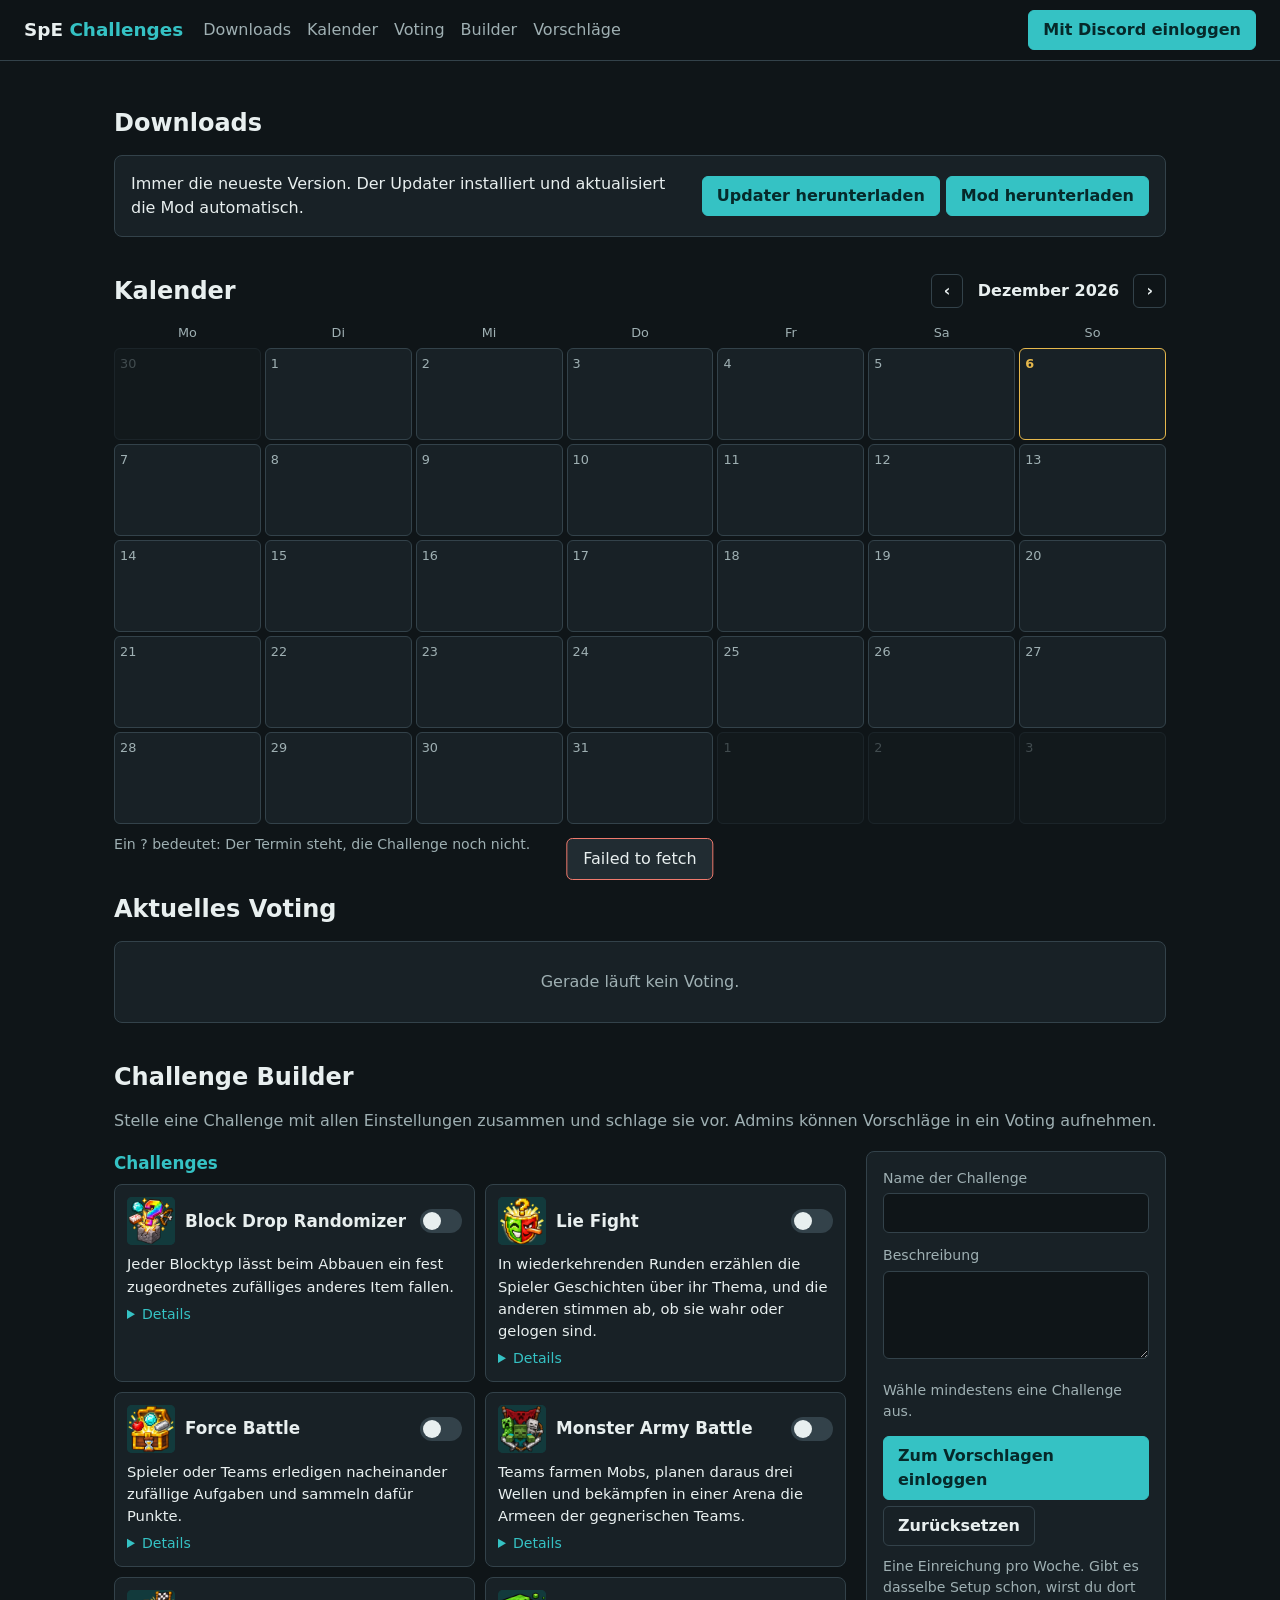
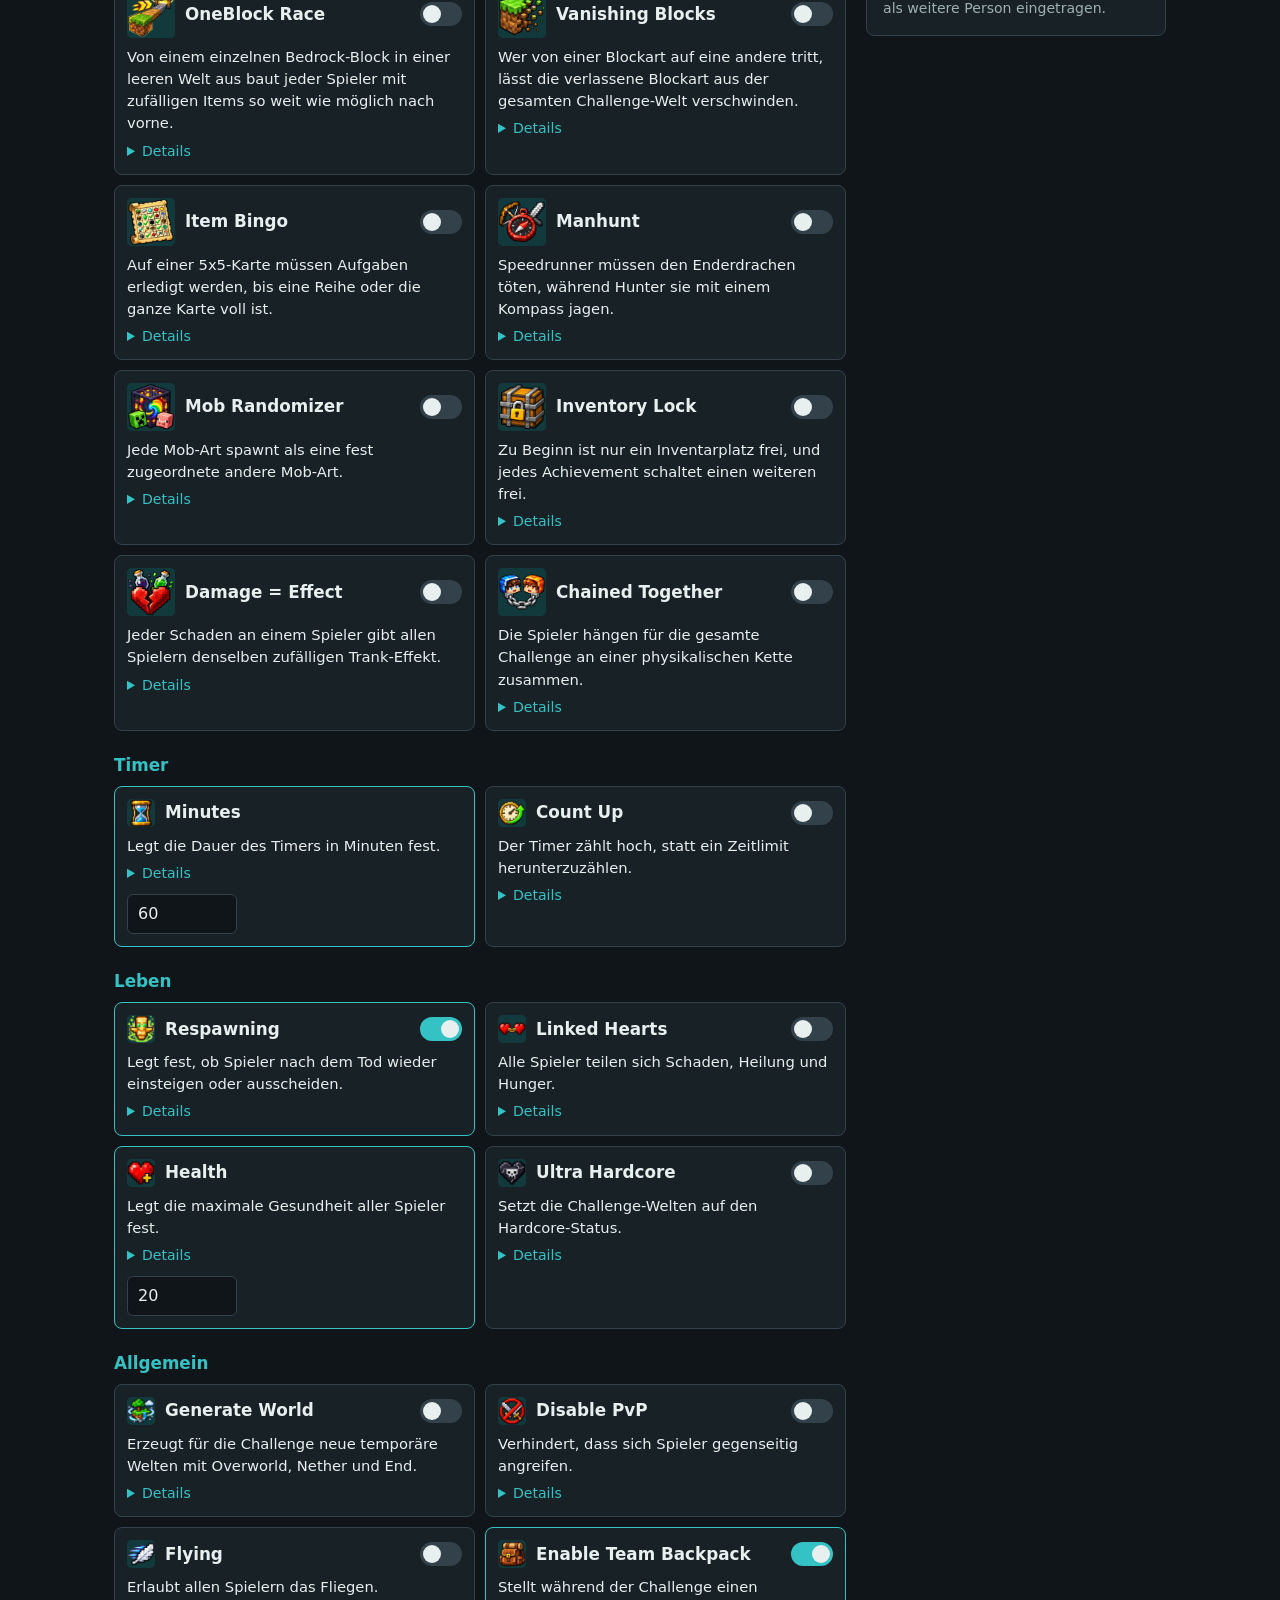
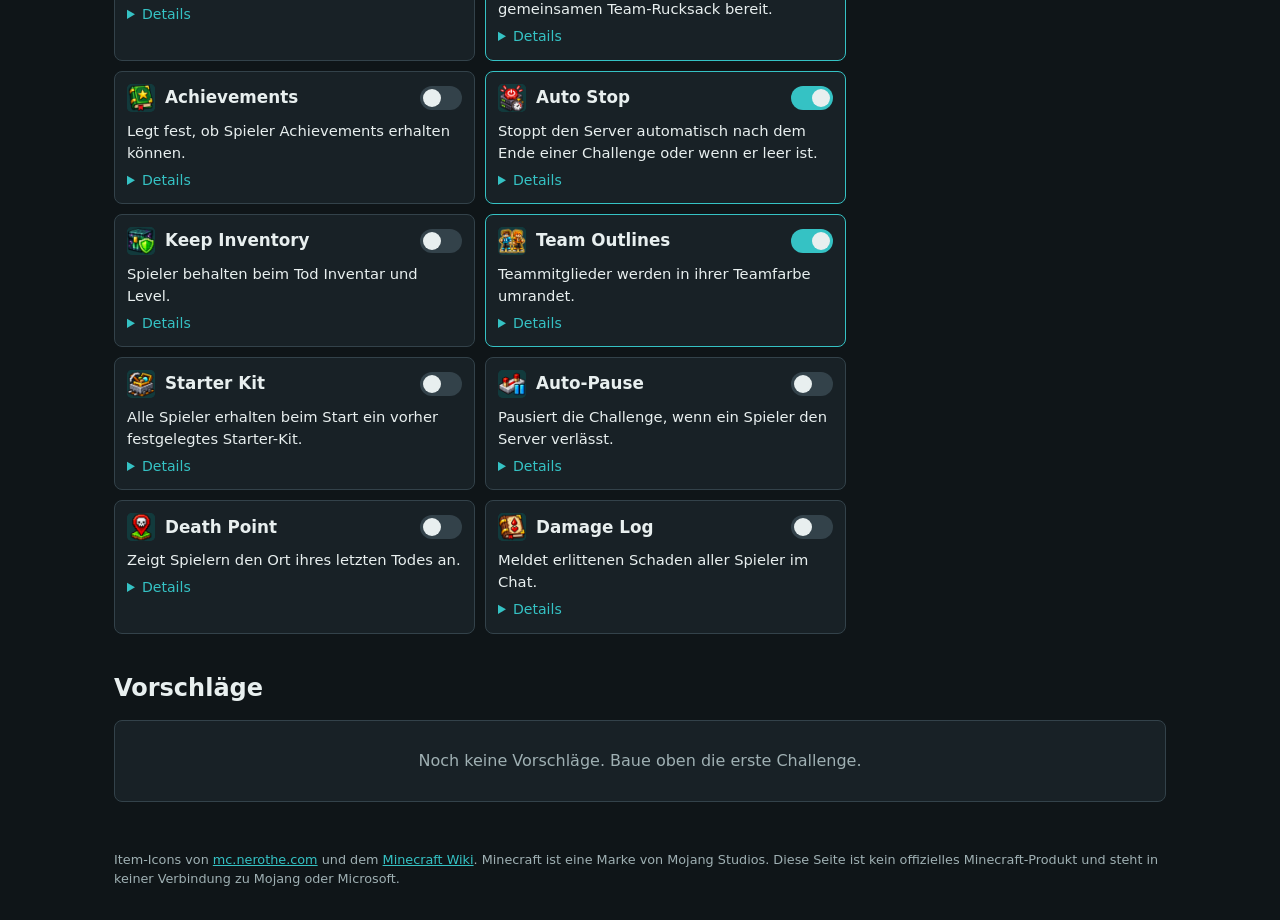
==== site/index.html @ e37860e1 "Added a creative style item search and moved the downloads to the top" ====
<!doctype html>
<html lang="de">
<head>
  <meta charset="utf-8">
  <meta name="viewport" content="width=device-width, initial-scale=1">
  <title>SpE Challenges</title>
  <meta name="description" content="Kalender, Voting und Challenge Builder für SpE Challenges">
  <link rel="stylesheet" href="style.css?v=__BUILD__">
</head>
<body>
  <header class="top">
    <a class="brand" href="./">SpE <span>Challenges</span></a>
    <nav>
      <a href="#downloads">Downloads</a>
      <a href="#kalender">Kalender</a>
      <a href="#voting">Voting</a>
      <a href="#builder">Builder</a>
      <a href="#vorschlaege">Vorschläge</a>
      <a href="#admin" id="nav-admin" hidden>Admin</a>
    </nav>
    <div id="account"></div>
  </header>

  <main>
    <section id="downloads" aria-labelledby="h-downloads">
      <div class="section-head"><h2 id="h-downloads">Downloads</h2></div>
      <div class="panel row">
        <p class="grow" style="margin:0">Immer die neueste Version<span id="latest-version"></span>. Der Updater installiert und aktualisiert die Mod automatisch.</p>
        <div class="row-actions">
          <a class="button" href="download/updater/">Updater herunterladen</a>
          <a class="button" href="download/mod/">Mod herunterladen</a>
        </div>
      </div>
    </section>

    <section id="kalender" aria-labelledby="h-kalender">
      <div class="section-head">
        <h2 id="h-kalender">Kalender</h2>
        <div class="month-nav">
          <button class="ghost" id="prev-month" aria-label="Vorheriger Monat">‹</button>
          <strong id="month-label"></strong>
          <button class="ghost" id="next-month" aria-label="Nächster Monat">›</button>
        </div>
      </div>
      <div id="calendar"></div>
      <p class="hint" id="calendar-hint"></p>
    </section>

    <section id="voting" aria-labelledby="h-voting">
      <div class="section-head"><h2 id="h-voting">Aktuelles Voting</h2></div>
      <div id="voting-body"></div>
    </section>

    <section id="builder" aria-labelledby="h-builder">
      <div class="section-head"><h2 id="h-builder">Challenge Builder</h2></div>
      <p class="lead">Stelle eine Challenge mit allen Einstellungen zusammen und schlage sie vor. Admins können Vorschläge in ein Voting aufnehmen.</p>
      <div id="builder-body"></div>
    </section>

    <section id="vorschlaege" aria-labelledby="h-proposals">
      <div class="section-head"><h2 id="h-proposals">Vorschläge</h2></div>
      <div id="proposals-body"></div>
    </section>

    <section id="admin" aria-labelledby="h-admin" hidden>
      <div class="section-head"><h2 id="h-admin">Admin</h2></div>
      <div id="admin-body"></div>
    </section>
  </main>

  <footer class="credits">Item-Icons von <a href="https://mc.nerothe.com/" rel="noopener">mc.nerothe.com</a> und dem <a href="https://minecraft.wiki/" rel="noopener">Minecraft Wiki</a>. Minecraft ist eine Marke von Mojang Studios. Diese Seite ist kein offizielles Minecraft-Produkt und steht in keiner Verbindung zu Mojang oder Microsoft.</footer>

  <dialog id="dialog"></dialog>
  <div id="toast" role="status" aria-live="polite"></div>
  <script src="config.js?v=__BUILD__"></script>
  <script src="app.js?v=__BUILD__"></script>
</body>
</html>
---- site/style.css ----
:root {
  color-scheme: dark;
  --bg: #0f1518;
  --panel: #182126;
  --panel-2: #212c32;
  --line: #33424a;
  --text: #e8efef;
  --muted: #9fb0b3;
  --accent: #35c2c4;
  --accent-ink: #06292a;
  --gold: #e6b84c;
  --danger: #ef7a6d;
  --radius: 8px;
}

* { box-sizing: border-box; }
html { scroll-behavior: smooth; scroll-padding-top: 76px; }
body { margin: 0; background: var(--bg); color: var(--text); font: 16px/1.5 system-ui, "Segoe UI", sans-serif; }
[hidden] { display: none !important; }
h2 { font-size: 1.5rem; margin: 0; }
h3 { font-size: 1.05rem; margin: 0; }
a { color: var(--accent); }

.top {
  position: sticky; top: 0; z-index: 10; display: flex; align-items: center; gap: 20px;
  padding: 10px 24px; background: rgba(15, 21, 24, .94); border-bottom: 1px solid var(--line);
}
.brand { font-weight: 800; font-size: 1.15rem; color: var(--text); text-decoration: none; white-space: nowrap; }
.brand span { color: var(--accent); }
.top nav { display: flex; gap: 16px; flex: 1; overflow-x: auto; }
.top nav a { color: var(--muted); text-decoration: none; white-space: nowrap; }
.top nav a:hover { color: var(--text); }
#account { display: flex; align-items: center; gap: 10px; white-space: nowrap; }
#account img { width: 32px; height: 32px; border-radius: 50%; }

.credits { max-width: 1100px; margin: 0 auto; padding: 0 24px 32px; color: var(--muted); font-size: .8rem; }
main { max-width: 1100px; margin: 0 auto; padding: 8px 24px 48px; }
section { padding-top: 36px; }
.section-head { display: flex; justify-content: space-between; align-items: center; gap: 12px; margin-bottom: 14px; flex-wrap: wrap; }
.lead { color: var(--muted); margin: 0 0 18px; }
.hint { color: var(--muted); font-size: .88rem; margin: 10px 0 0; }

button, .button {
  font: inherit; font-weight: 600; border: 1px solid var(--accent); background: var(--accent); color: var(--accent-ink);
  border-radius: 6px; padding: 7px 14px; cursor: pointer; text-decoration: none; display: inline-block;
}
button:hover, .button:hover { filter: brightness(1.1); }
button:disabled { opacity: .45; cursor: not-allowed; }
button.ghost { background: transparent; color: var(--text); border-color: var(--line); }
button.danger { background: transparent; color: var(--danger); border-color: var(--danger); }
:focus-visible { outline: 2px solid var(--gold); outline-offset: 2px; }

input[type=text], input[type=number], input[type=date], textarea, select {
  font: inherit; color: var(--text); background: var(--bg); border: 1px solid var(--line); border-radius: 6px; padding: 7px 10px; width: 100%;
}
label.field { display: block; margin-bottom: 12px; }
label.field > span { display: block; color: var(--muted); font-size: .88rem; margin-bottom: 4px; }

.panel { background: var(--panel); border: 1px solid var(--line); border-radius: var(--radius); padding: 16px; }
.empty { color: var(--muted); text-align: center; padding: 28px 16px; }

.month-nav { display: flex; align-items: center; gap: 10px; }
.month-nav strong { min-width: 150px; text-align: center; }
.month-nav button { padding: 4px 12px; }
.cal { display: grid; grid-template-columns: repeat(7, minmax(0, 1fr)); gap: 4px; }
.cal-head { color: var(--muted); font-size: .8rem; text-align: center; padding-bottom: 2px; }
.day {
  min-height: 92px; background: var(--panel); border: 1px solid var(--line); border-radius: 6px; padding: 5px;
  display: flex; flex-direction: column; gap: 4px; color: var(--text); font-weight: 400; text-align: left; align-items: stretch; justify-content: flex-start;
}
button.day:hover { border-color: var(--accent); filter: none; }
.day.other { opacity: .35; }
.day.today { border-color: var(--gold); }
.day-num { font-size: .8rem; color: var(--muted); }
.day.today .day-num { color: var(--gold); font-weight: 700; }
.day-event { display: block; background: var(--panel-2); border: 1px solid transparent; color: var(--text); padding: 3px; border-radius: 5px; font-weight: 400; text-align: left; width: 100%; }
.day-event:hover { border-color: var(--accent); filter: none; }
.day-icons { display: flex; flex-wrap: wrap; gap: 2px; }
.day-title { display: block; font-size: .72rem; line-height: 1.2; overflow: hidden; white-space: nowrap; text-overflow: ellipsis; }

.ico {
  --s: 28px; width: var(--s); height: var(--s); flex: none; position: relative; display: inline-flex; align-items: center; justify-content: center;
  background: #123a3c; color: var(--accent); border-radius: 5px; font-weight: 800; font-size: calc(var(--s) * .5); overflow: hidden;
}
.ico img { position: absolute; inset: 0; width: 100%; height: 100%; object-fit: contain; background: #123a3c; }
.ico.unknown { background: #3e3213; color: var(--gold); }
.ico.big { --s: 48px; }

.options { display: grid; gap: 10px; }
.option { position: relative; display: grid; grid-template-columns: 1fr auto; gap: 8px 14px; align-items: center; }
.option.mine { border-color: var(--accent); }
.option.won { border-color: var(--gold); }
.option-title { display: flex; gap: 8px; align-items: center; flex-wrap: wrap; }
.meta { color: var(--muted); font-size: .88rem; }
.bar { grid-column: 1 / -1; display: flex; align-items: center; gap: 10px; font-size: .88rem; color: var(--muted); }
.bar-track { flex: 1; height: 8px; background: var(--bg); border-radius: 4px; overflow: hidden; }
.bar-fill { height: 100%; background: var(--accent); }
.tags { display: flex; flex-wrap: wrap; gap: 5px; margin-top: 6px; }
.tag { background: var(--panel-2); border-radius: 4px; padding: 1px 7px; font-size: .8rem; color: var(--muted); }

.builder { display: grid; grid-template-columns: minmax(0, 1fr) 300px; gap: 20px; align-items: start; }
.summary { position: sticky; top: 76px; }
.group-title { margin: 22px 0 8px; color: var(--accent); }
.group-title:first-child { margin-top: 0; }
.cards { display: grid; grid-template-columns: repeat(auto-fill, minmax(290px, 1fr)); gap: 10px; }
.card { background: var(--panel); border: 1px solid var(--line); border-radius: var(--radius); padding: 12px; }
.card.on { border-color: var(--accent); }
.card.blocked { opacity: .55; }
.card-head { display: flex; align-items: center; gap: 10px; }
.card-head h3 { flex: 1; }
.card p { margin: 8px 0 0; font-size: .92rem; }
.card details { margin-top: 6px; font-size: .88rem; color: var(--muted); }
.card summary { cursor: pointer; color: var(--accent); }
.card details ul { padding-left: 18px; margin: 6px 0 0; }
.card.wide { grid-column: 1 / -1; }
.submenu { margin-top: 12px; padding-top: 12px; border-top: 1px solid var(--line); }
.submenu .card { background: var(--panel-2); }
.kit { display: grid; grid-template-columns: repeat(9, minmax(0, 44px)); gap: 3px; }
.slot { position: relative; aspect-ratio: 1; padding: 0; background: var(--bg); border: 1px solid var(--line); color: var(--text); font-size: .8rem; }
.slot:hover { border-color: var(--accent); filter: none; }
.slot.filled { background: #123a3c; border-color: var(--accent); }
.slot small { position: absolute; right: 2px; bottom: 0; font-size: .68rem; }
.slot i { position: absolute; left: 3px; top: 3px; width: 5px; height: 5px; border-radius: 50%; background: var(--gold); }
.slot img, .pick img { position: absolute; inset: 3px; width: calc(100% - 6px); height: calc(100% - 6px); object-fit: contain; image-rendering: pixelated; background: inherit; }
.slot small { z-index: 1; text-shadow: 1px 1px 0 #000; font-weight: 700; }
.slot i { z-index: 1; }
.picked { display: flex; align-items: center; gap: 10px; min-height: 44px; margin-bottom: 10px; }
.picked .slot { width: 44px; height: 44px; display: inline-flex; align-items: center; justify-content: center; border-radius: 6px; flex: none; }
.picker { display: grid; grid-template-columns: repeat(auto-fill, minmax(42px, 1fr)); gap: 3px; height: 220px; overflow-y: auto; margin-top: 8px; padding: 4px; background: var(--bg); border: 1px solid var(--line); border-radius: 6px; align-content: start; }
.pick { position: relative; aspect-ratio: 1; padding: 0; background: var(--panel-2); border: 1px solid transparent; color: var(--muted); font-size: .7rem; }
.pick:hover { border-color: var(--accent); filter: none; }
.pick.selected { border-color: var(--gold); background: #123a3c; }
.warn { color: var(--gold); font-size: .85rem; margin-top: 6px; }
.controls { margin-top: 10px; display: flex; gap: 10px; align-items: center; }
.controls input[type=number] { width: 110px; }

.switch { position: relative; width: 42px; height: 24px; flex: none; }
.switch input { position: absolute; inset: 0; width: 100%; height: 100%; margin: 0; opacity: 0; cursor: pointer; }
.switch span { position: absolute; inset: 0; background: var(--line); border-radius: 12px; pointer-events: none; transition: background .12s; }
.switch span::after { content: ""; position: absolute; left: 3px; top: 3px; width: 18px; height: 18px; border-radius: 50%; background: var(--text); transition: transform .12s; }
.switch input:checked + span { background: var(--accent); }
.switch input:checked + span::after { transform: translateX(18px); }
.switch input:disabled { cursor: not-allowed; }
.switch input:focus-visible + span { outline: 2px solid var(--gold); outline-offset: 2px; }

.row-list { display: grid; gap: 8px; }
.row { display: flex; align-items: center; gap: 10px; flex-wrap: wrap; }
.row .grow { flex: 1; min-width: 180px; }
.row-actions { display: flex; gap: 6px; flex-wrap: wrap; }
.admin-grid { display: grid; grid-template-columns: repeat(auto-fit, minmax(320px, 1fr)); gap: 16px; align-items: start; }
.check { display: flex; gap: 8px; align-items: center; padding: 3px 0; }

dialog { background: var(--panel); color: var(--text); border: 1px solid var(--line); border-radius: var(--radius); width: min(460px, calc(100vw - 32px)); padding: 18px; }
dialog::backdrop { background: rgba(0, 0, 0, .6); }
dialog h3 { margin-bottom: 12px; }
.dialog-actions { display: flex; gap: 8px; justify-content: flex-end; flex-wrap: wrap; margin-top: 12px; }
#toast { position: fixed; bottom: 20px; left: 50%; transform: translateX(-50%); background: var(--panel-2); border: 1px solid var(--accent); padding: 8px 16px; border-radius: 6px; opacity: 0; pointer-events: none; transition: opacity .15s; max-width: calc(100vw - 32px); z-index: 30; }
#toast.show { opacity: 1; }
#toast.error { border-color: var(--danger); }

@media (max-width: 800px) {
  .top { flex-wrap: wrap; padding: 10px 16px; gap: 8px 14px; }
  .top nav { order: 3; flex-basis: 100%; }
  #account { margin-left: auto; }
  main { padding: 4px 16px 70px; }
  html { scroll-padding-top: 100px; }
  .builder { grid-template-columns: minmax(0, 1fr); }
  .summary { position: static; }
  .day { min-height: 68px; padding: 3px; }
  .ico { --s: 22px; }
  .ico.big { --s: 40px; }
  .day-title { display: none; }
  .cards { grid-template-columns: minmax(0, 1fr); }
  .admin-grid { grid-template-columns: minmax(0, 1fr); }
}

@media (prefers-reduced-motion: reduce) {
  html { scroll-behavior: auto; }
  * { transition: none !important; }
}
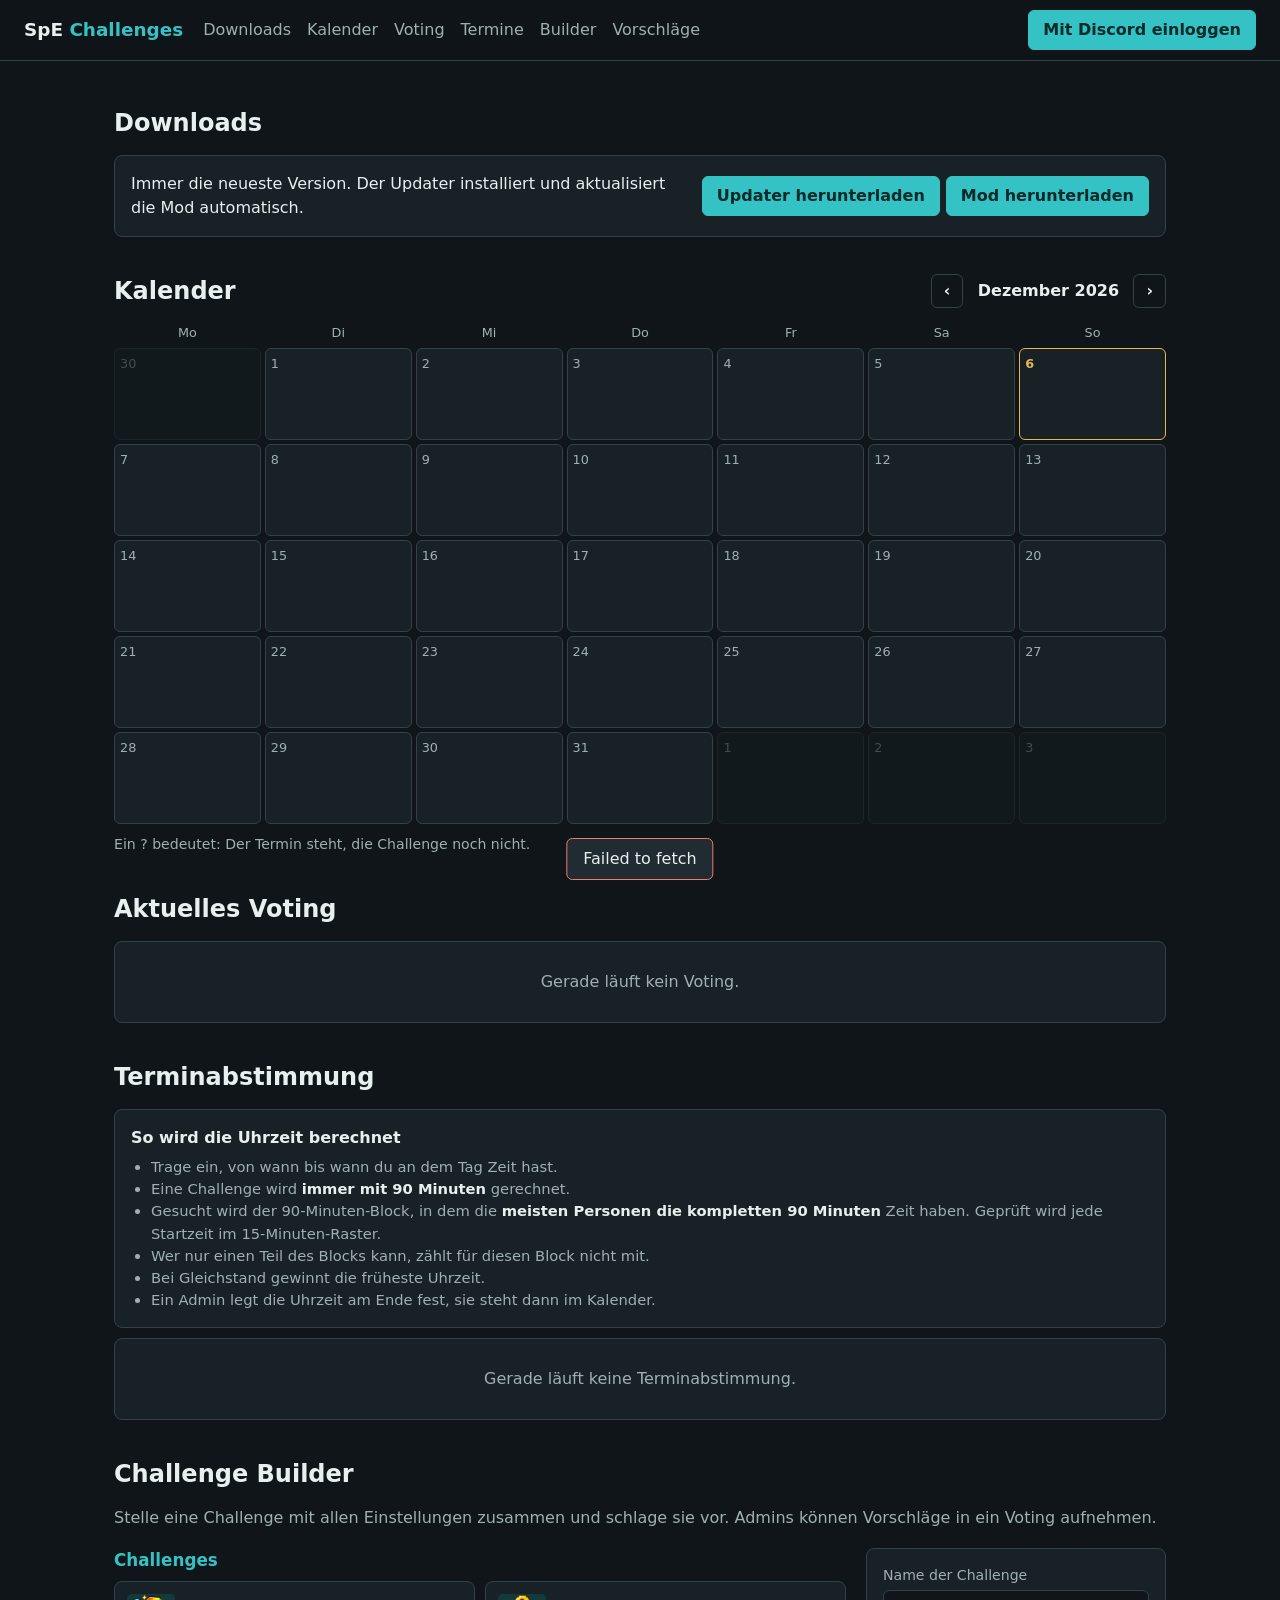
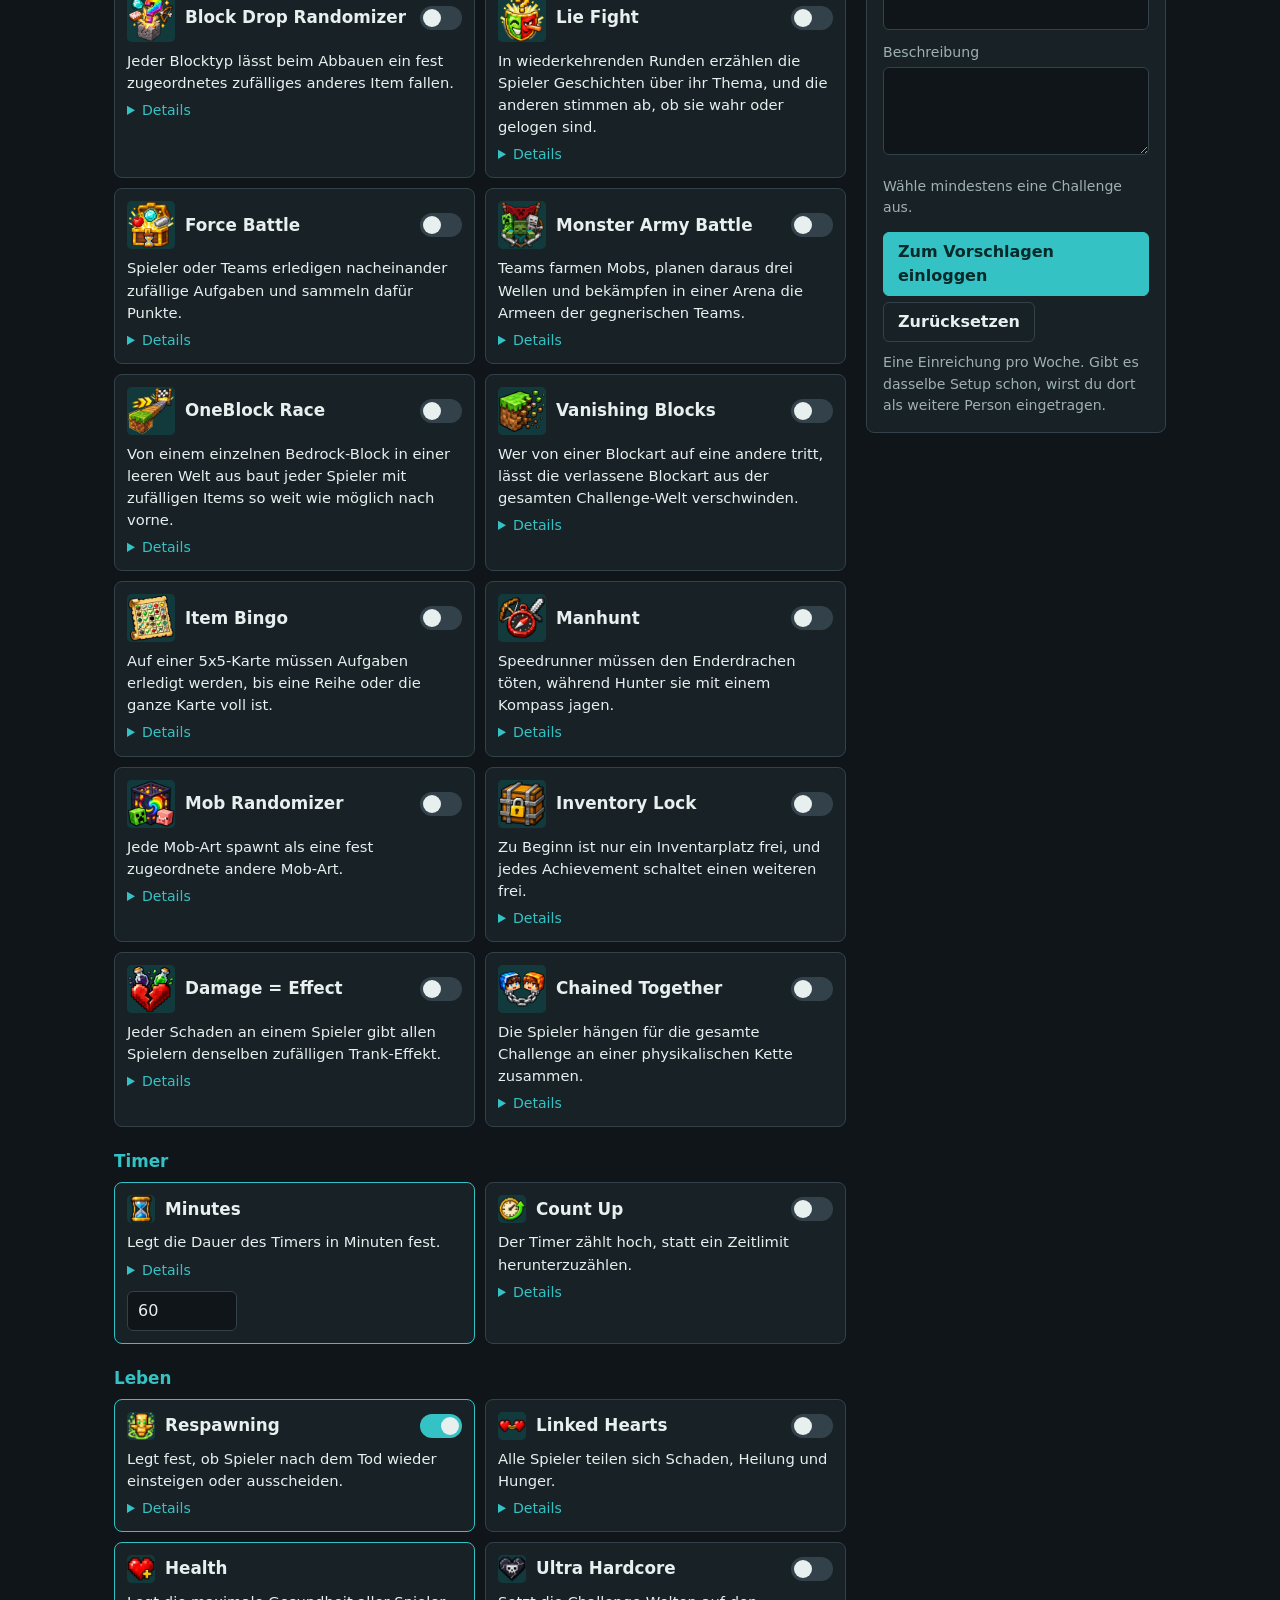
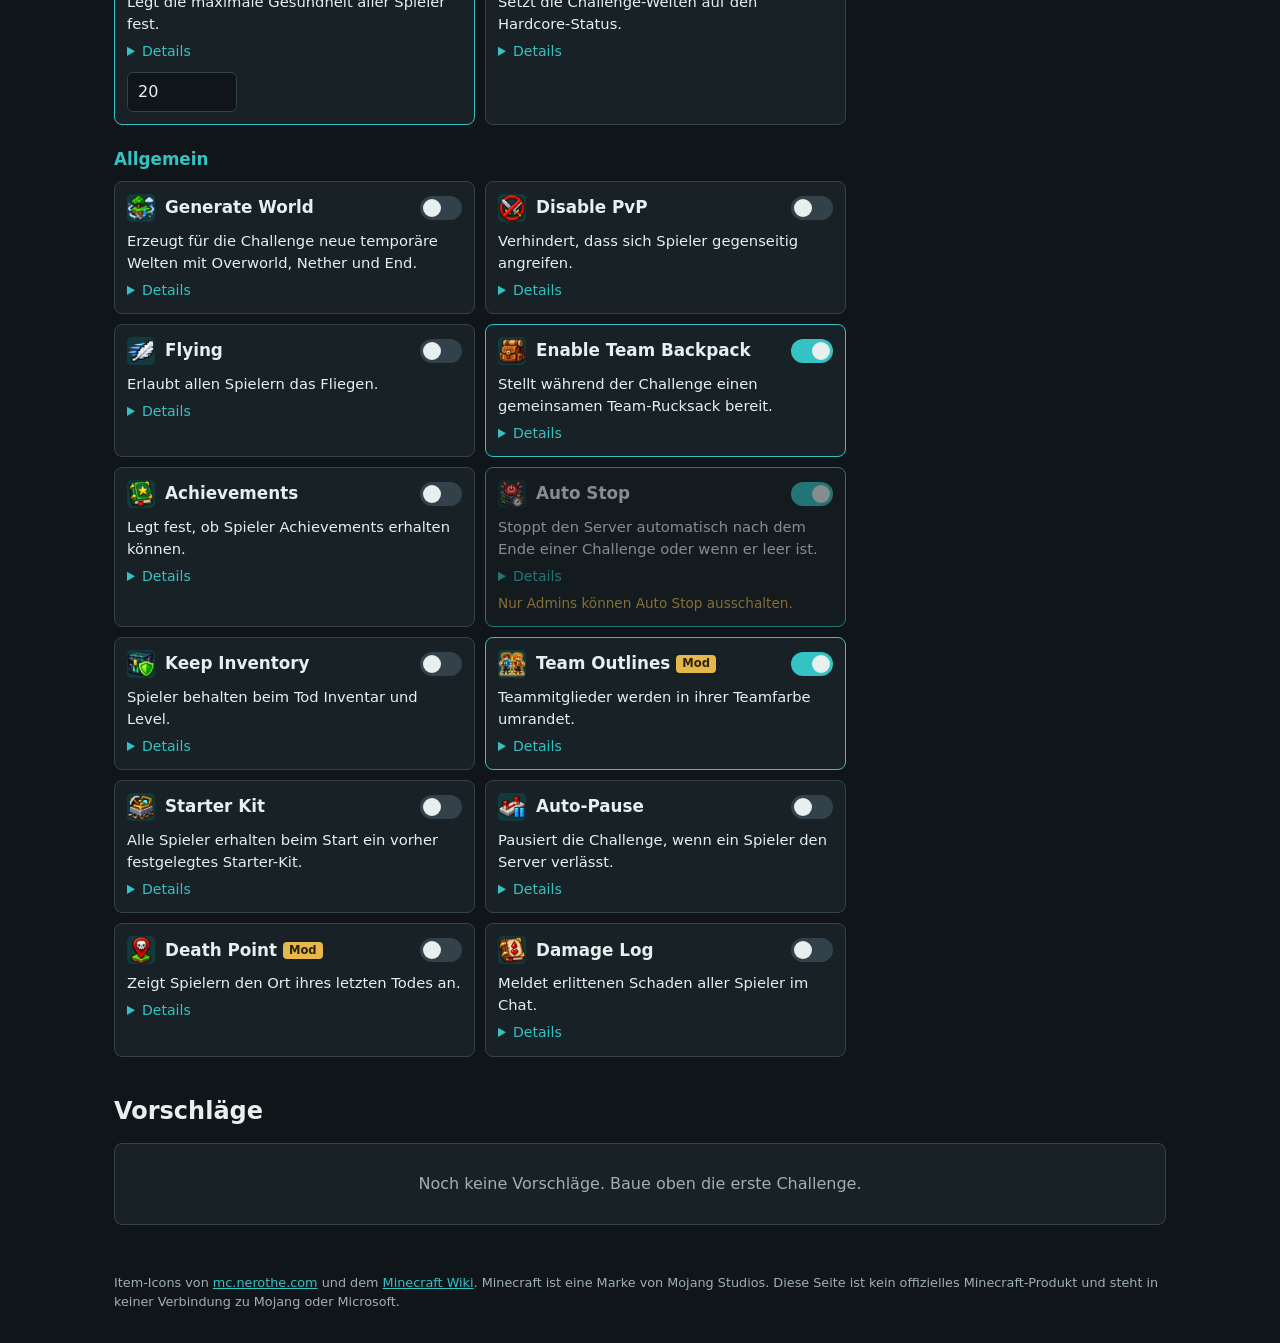
==== commit 1505df1e: "Added day polls and @everyone pings on the webhooks" ====
--- a/site/index.html
+++ b/site/index.html
@@ -14,6 +14,7 @@
       <a href="#downloads">Downloads</a>
       <a href="#kalender">Kalender</a>
       <a href="#voting">Voting</a>
+      <a href="#termine">Termine</a>
       <a href="#builder">Builder</a>
       <a href="#vorschlaege">Vorschläge</a>
       <a href="#admin" id="nav-admin" hidden>Admin</a>
@@ -51,6 +52,11 @@
       <div id="voting-body"></div>
     </section>
 
+    <section id="termine" aria-labelledby="h-termine">
+      <div class="section-head"><h2 id="h-termine">Terminabstimmung</h2></div>
+      <div id="polls-body"></div>
+    </section>
+
     <section id="builder" aria-labelledby="h-builder">
       <div class="section-head"><h2 id="h-builder">Challenge Builder</h2></div>
       <p class="lead">Stelle eine Challenge mit allen Einstellungen zusammen und schlage sie vor. Admins können Vorschläge in ein Voting aufnehmen.</p>
--- a/site/style.css
+++ b/site/style.css
@@ -130,6 +130,29 @@
 .pick { position: relative; aspect-ratio: 1; padding: 0; background: var(--panel-2); border: 1px solid transparent; color: var(--muted); font-size: .7rem; }
 .pick:hover { border-color: var(--accent); filter: none; }
 .pick.selected { border-color: var(--gold); background: #123a3c; }
+.mod-tag { display: inline-block; margin-left: 6px; padding: 0 6px; border-radius: 4px; background: var(--gold); color: #2c2204; font-size: .72rem; font-weight: 700; text-decoration: none; vertical-align: middle; }
+.icon-button { display: inline-flex; align-items: center; justify-content: center; padding: 7px 10px; }
+dialog.wide { width: min(640px, calc(100vw - 32px)); }
+.view-row { display: flex; align-items: center; gap: 10px; padding: 6px 8px; border-left: 3px solid transparent; border-radius: 4px; }
+.view-row.changed { border-left-color: var(--gold); background: var(--panel-2); }
+.view-row.off .grow strong, .view-row.off .view-state { color: var(--muted); }
+.view-row .grow { min-width: 0; }
+.view-row .meta { font-size: .8rem; }
+.view-state { flex: none; font-weight: 600; font-size: .88rem; color: var(--accent); max-width: 40%; text-align: right; }
+.view-sub { margin-left: 18px; padding-left: 8px; border-left: 1px solid var(--line); }
+dialog .kit { margin: 6px 0 6px 8px; }
+span.slot { display: flex; align-items: center; justify-content: center; border-radius: 6px; }
+.poll-explain { margin-bottom: 10px; }
+.poll-explain ul { margin: 6px 0 0; padding-left: 20px; color: var(--muted); font-size: .92rem; }
+.poll-explain strong { color: var(--text); }
+.poll-best { padding: 10px 12px; margin-bottom: 10px; border-left: 3px solid var(--gold); background: var(--panel-2); border-radius: 4px; }
+.poll-best strong { font-size: 1.25rem; }
+.poll-form { display: flex; flex-wrap: wrap; gap: 8px; align-items: center; }
+.poll-form label { display: flex; align-items: center; gap: 6px; }
+.poll-form select { width: auto; }
+.poll-list { list-style: none; margin: 10px 0 0; padding: 0; }
+.poll-list li { display: flex; justify-content: space-between; gap: 10px; padding: 3px 0; border-top: 1px solid var(--line); }
+.day-poll { font-size: .68rem; color: var(--gold); line-height: 1.1; }
 .warn { color: var(--gold); font-size: .85rem; margin-top: 6px; }
 .controls { margin-top: 10px; display: flex; gap: 10px; align-items: center; }
 .controls input[type=number] { width: 110px; }
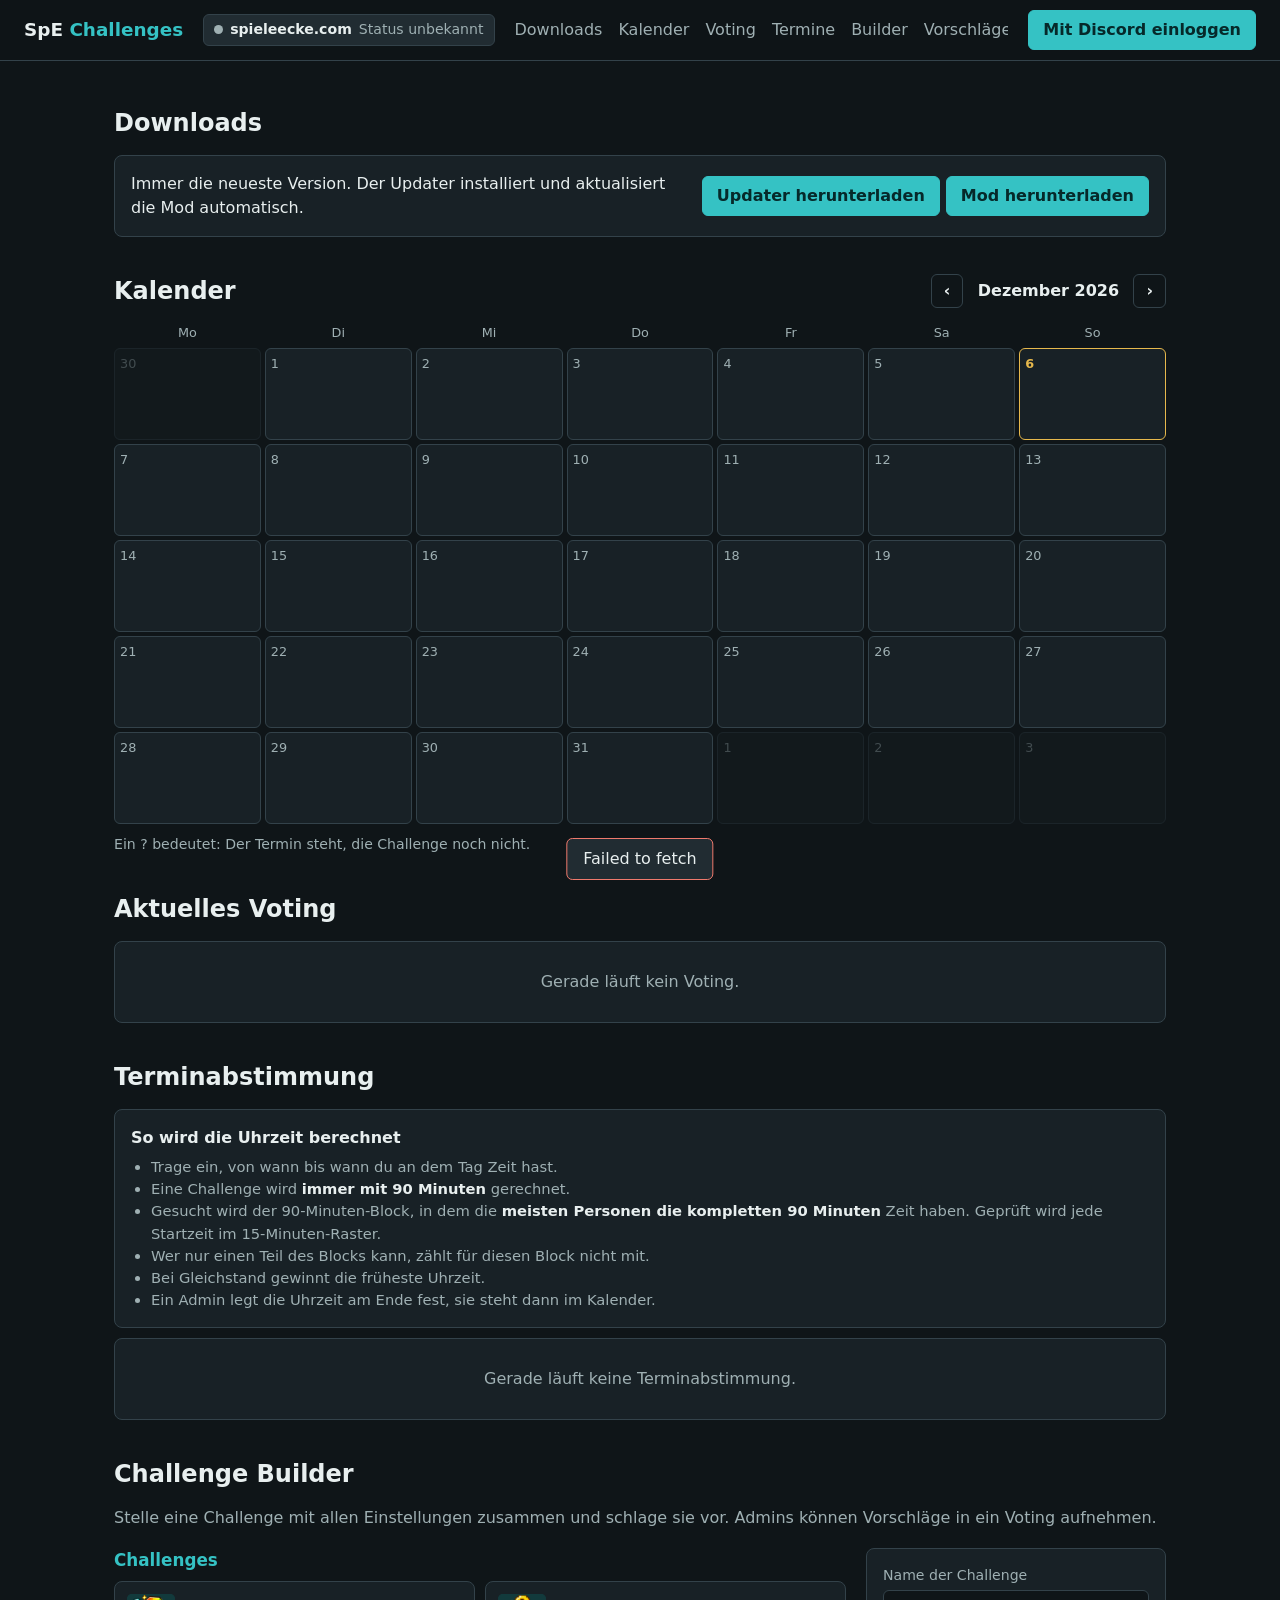
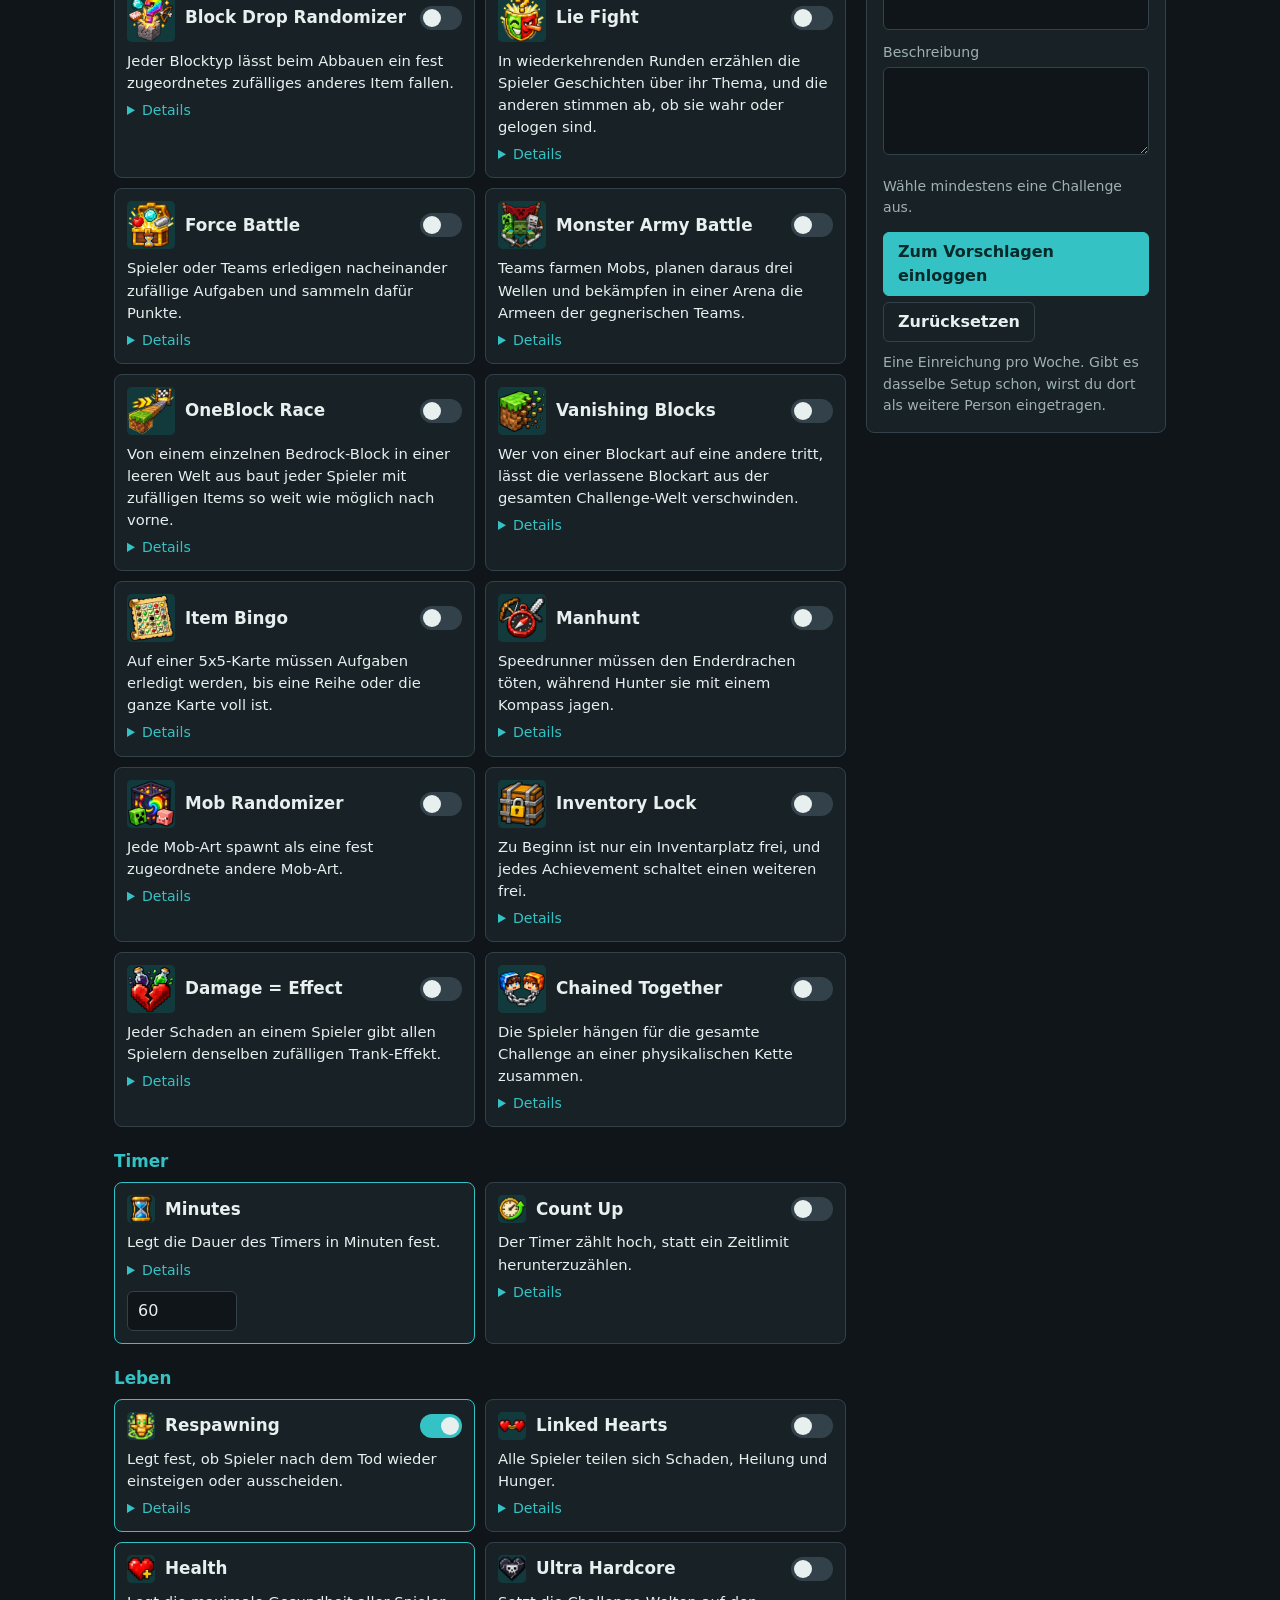
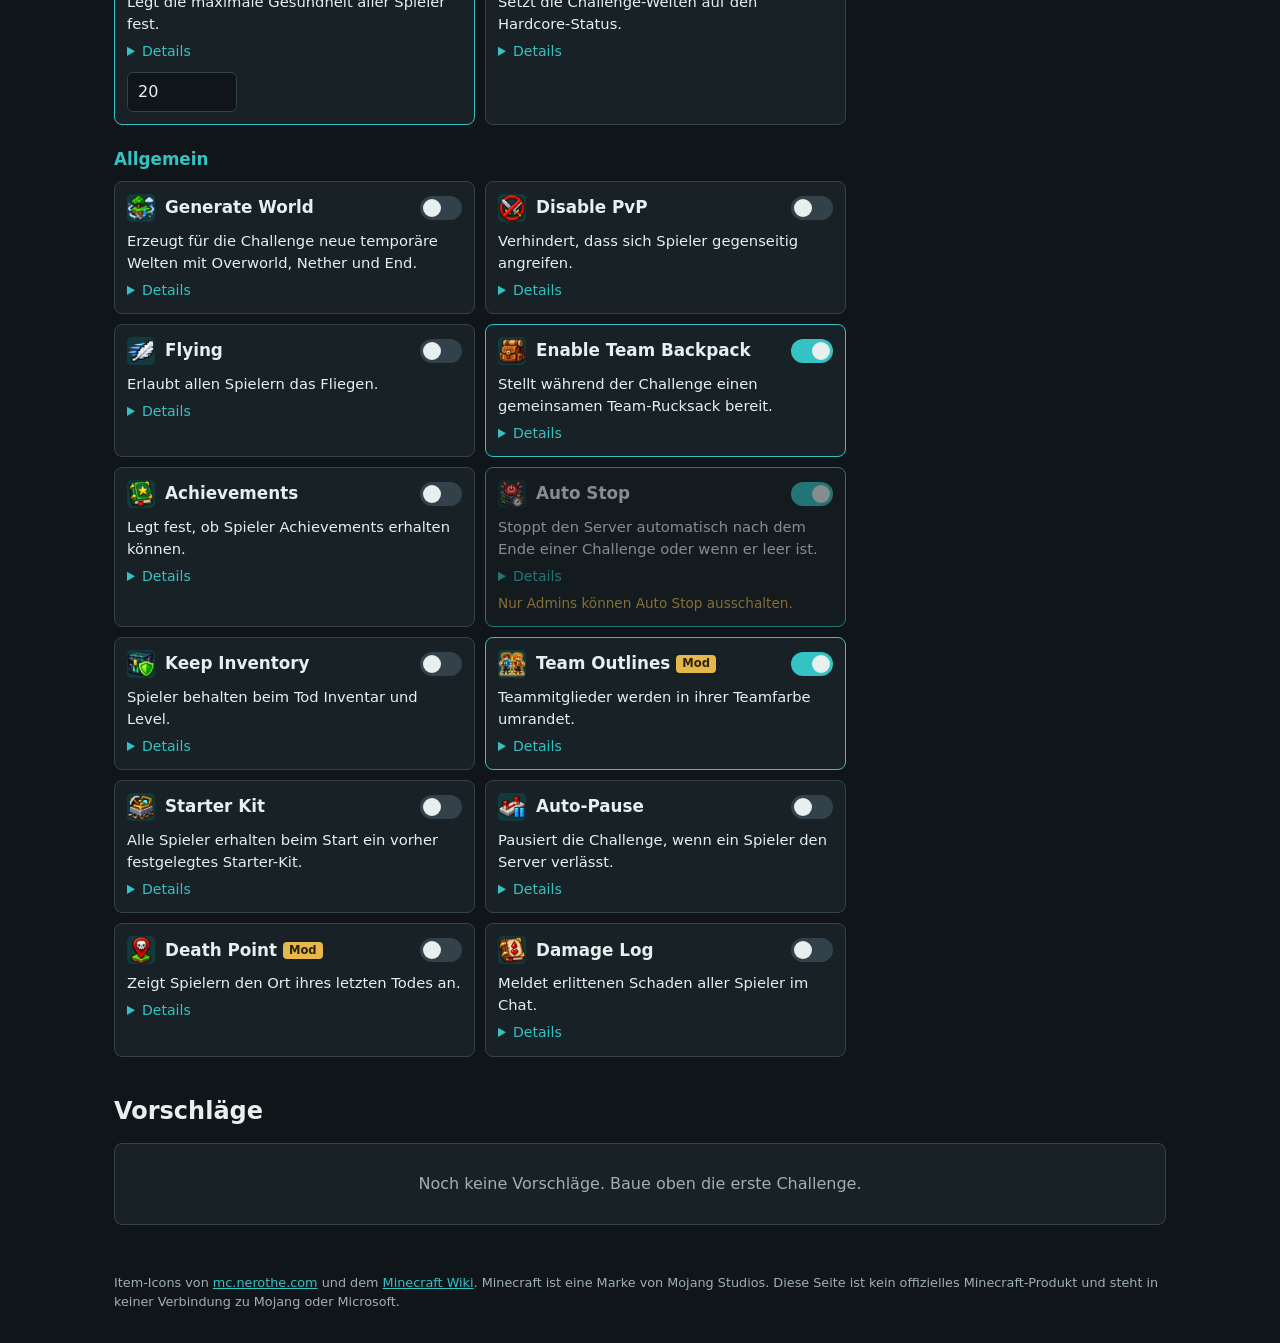
==== commit 4715ac74: "Added the server address and status to the header" ====
--- a/site/index.html
+++ b/site/index.html
@@ -10,6 +10,11 @@
 <body>
   <header class="top">
     <a class="brand" href="./">SpE <span>Challenges</span></a>
+    <button type="button" class="server" id="server" title="Server-IP kopieren" aria-label="Server-IP spieleecke.com kopieren">
+      <span class="server-dot" id="server-dot"></span>
+      <span class="server-ip">spieleecke.com</span>
+      <span class="server-status" id="server-status">Status wird geladen</span>
+    </button>
     <nav>
       <a href="#downloads">Downloads</a>
       <a href="#kalender">Kalender</a>
--- a/site/style.css
+++ b/site/style.css
@@ -27,6 +27,12 @@
 }
 .brand { font-weight: 800; font-size: 1.15rem; color: var(--text); text-decoration: none; white-space: nowrap; }
 .brand span { color: var(--accent); }
+.server { display: inline-flex; align-items: center; gap: 7px; padding: 4px 10px; background: var(--panel-2); border-color: var(--line); color: var(--text); font-weight: 400; font-size: .88rem; white-space: nowrap; }
+.server-ip { font-weight: 700; }
+.server-status { color: var(--muted); }
+.server-dot { width: 9px; height: 9px; border-radius: 50%; background: var(--muted); flex: none; }
+.server-dot.online { background: #4fd17a; }
+.server-dot.offline { background: var(--danger); }
 .top nav { display: flex; gap: 16px; flex: 1; overflow-x: auto; }
 .top nav a { color: var(--muted); text-decoration: none; white-space: nowrap; }
 .top nav a:hover { color: var(--text); }
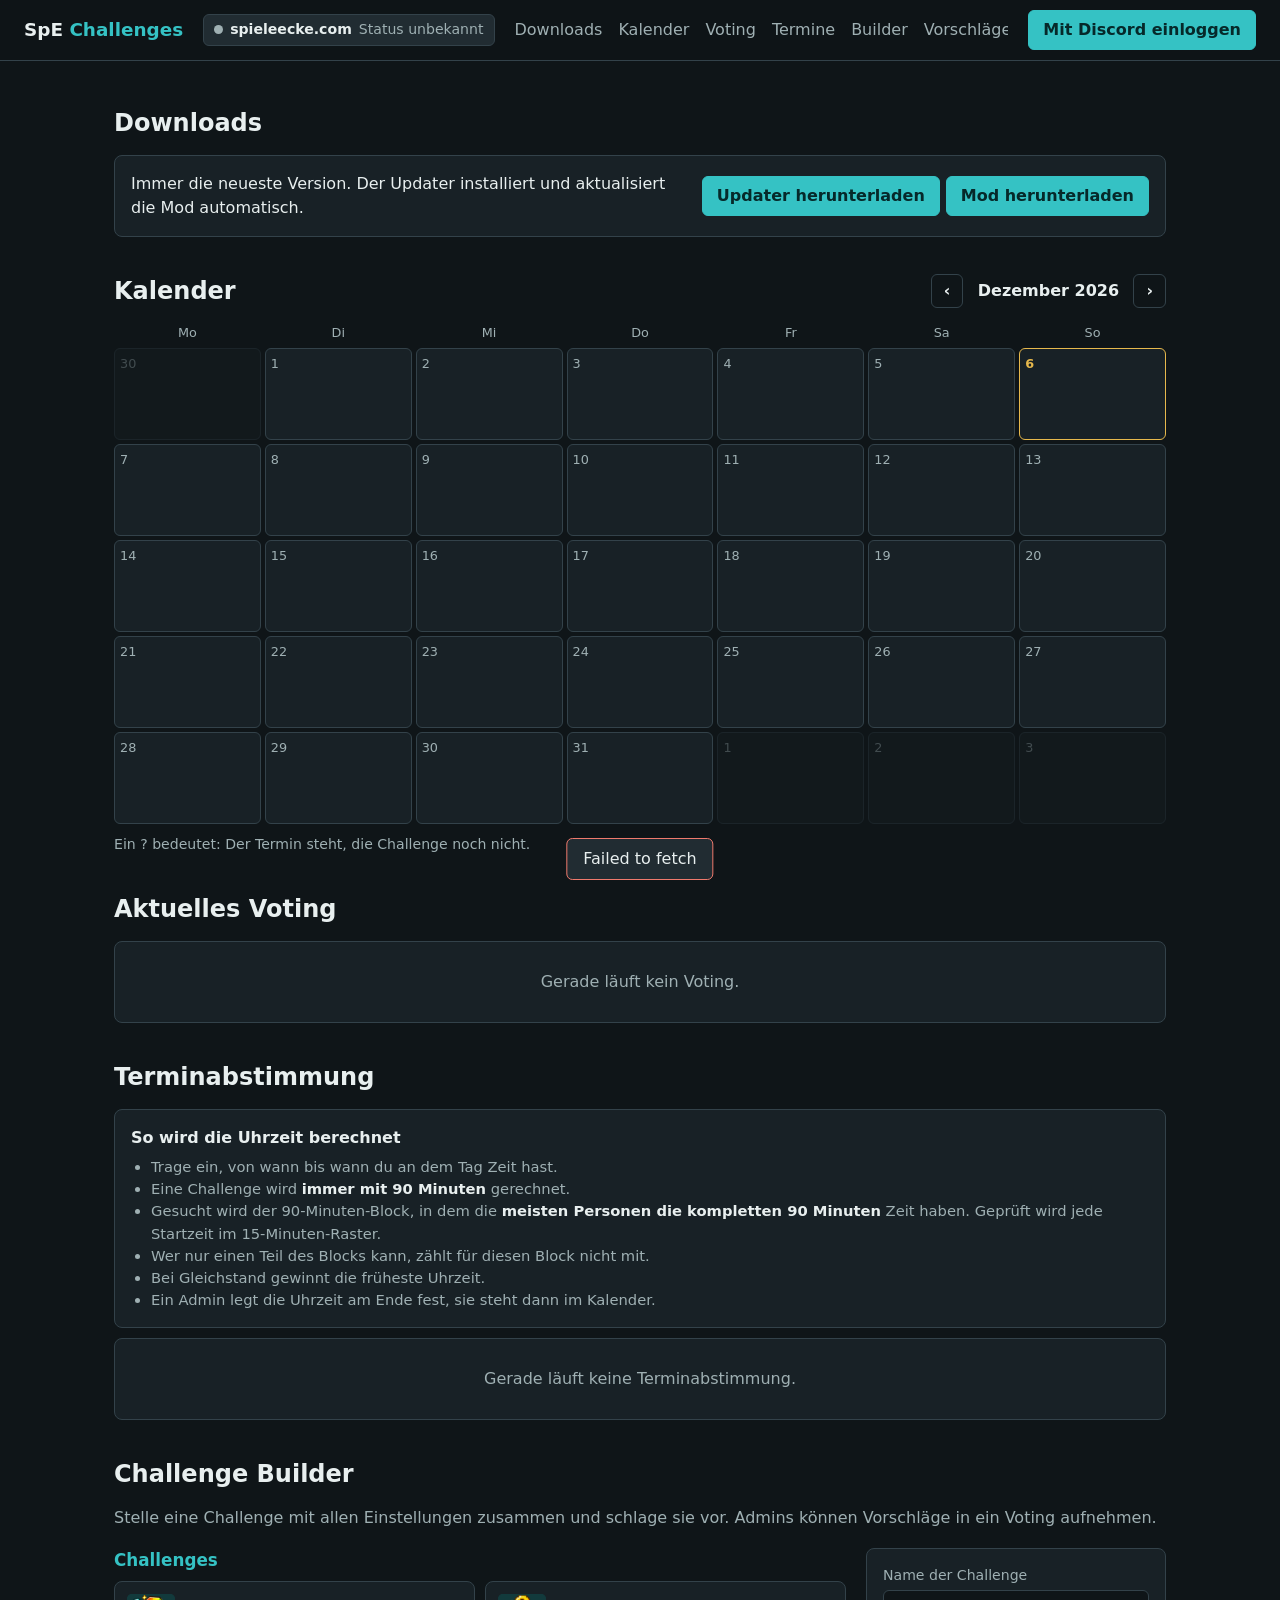
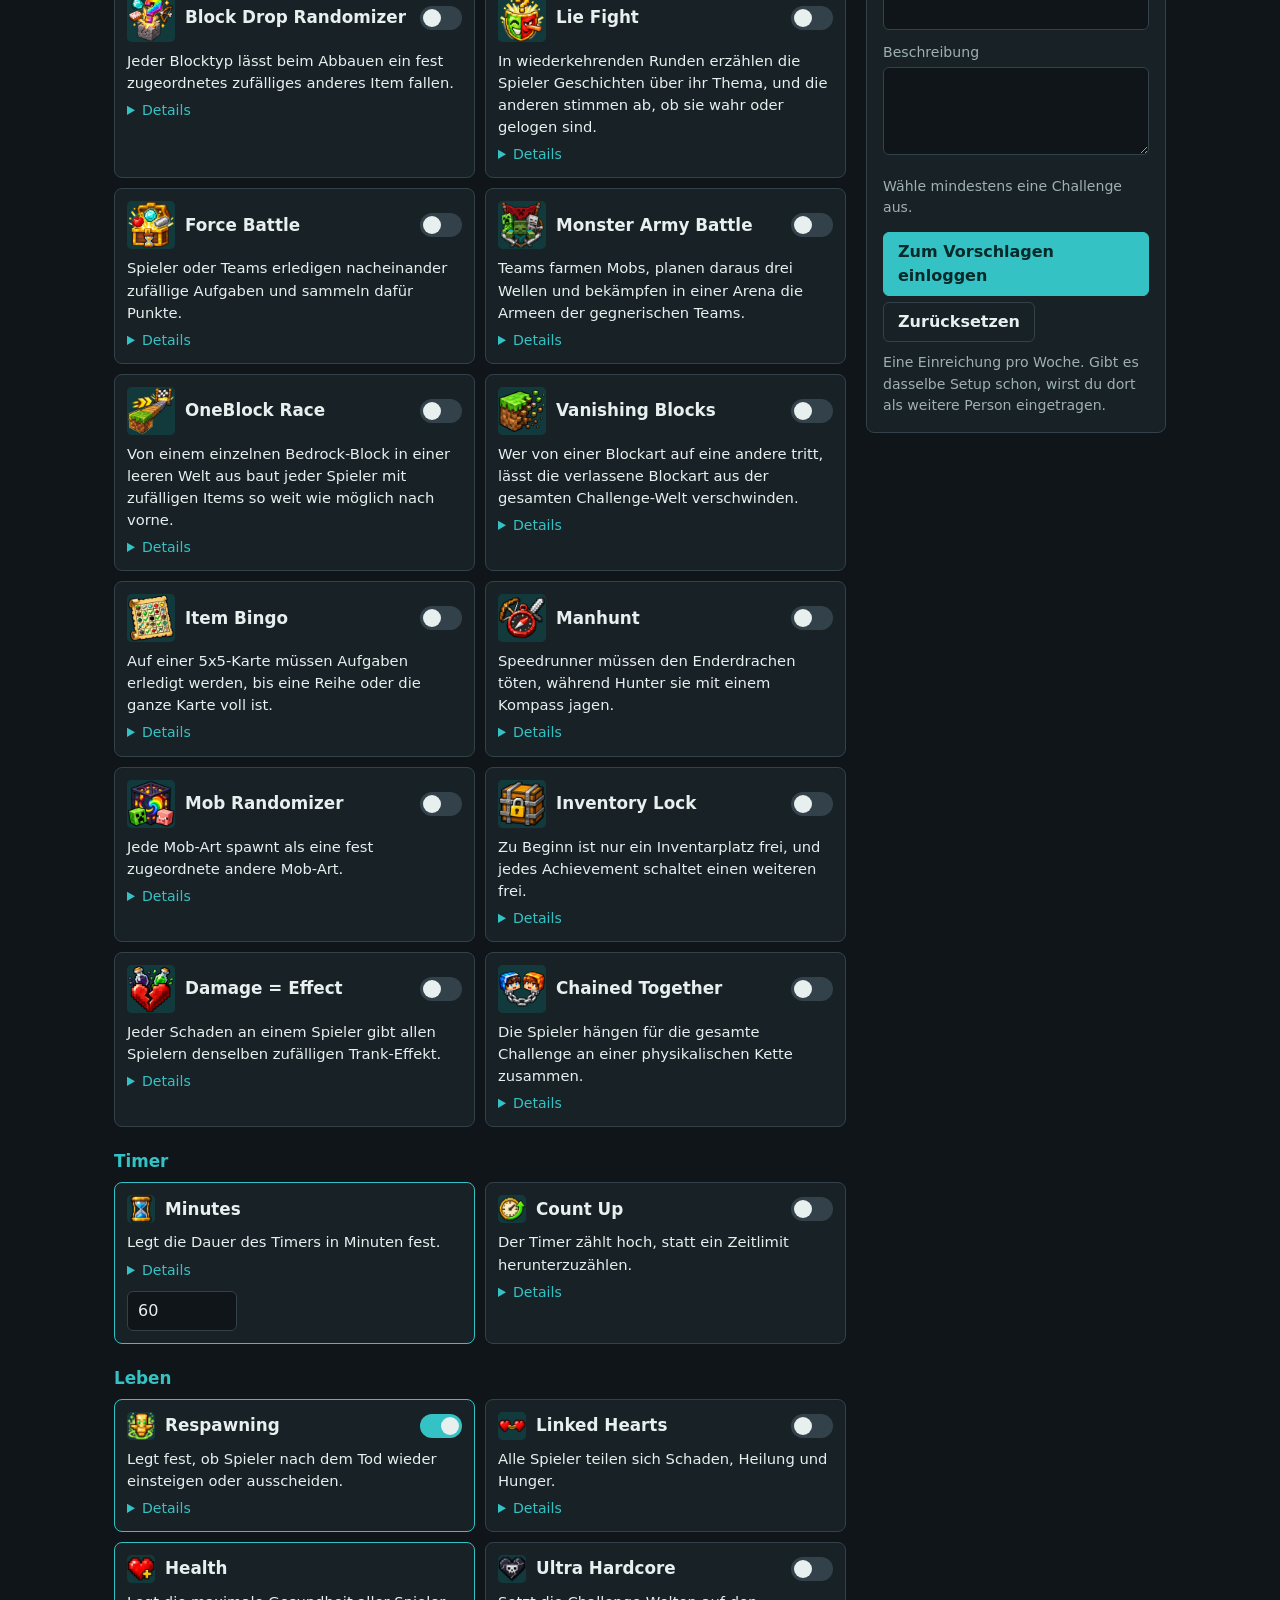
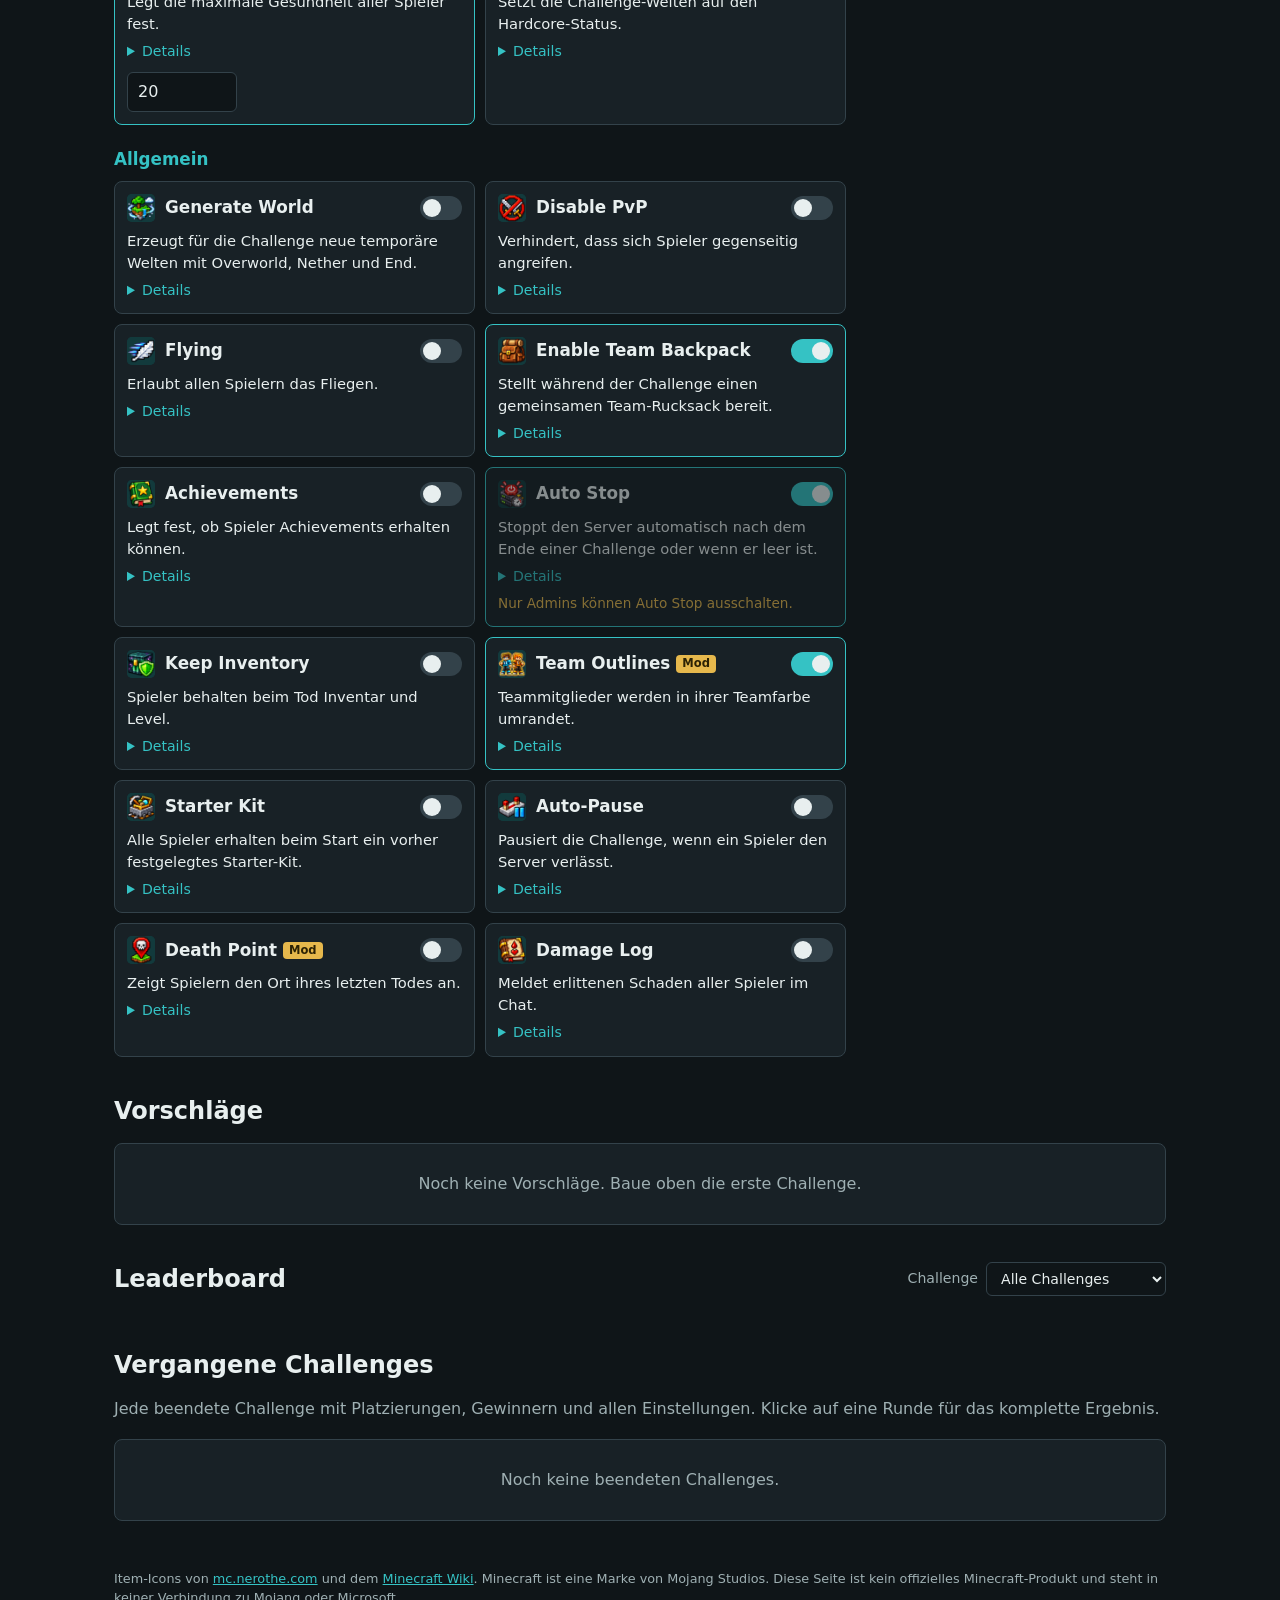
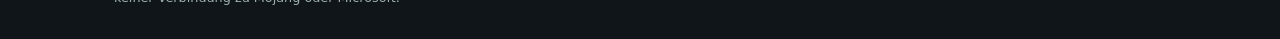
==== commit 42dd3493: "Added a leaderboard and the past challenges with their complete results The plugin sends every finis" ====
--- a/site/index.html
+++ b/site/index.html
@@ -22,6 +22,8 @@
       <a href="#termine">Termine</a>
       <a href="#builder">Builder</a>
       <a href="#vorschlaege">Vorschläge</a>
+      <a href="#leaderboard">Leaderboard</a>
+      <a href="#vergangen">Vergangene Challenges</a>
       <a href="#admin" id="nav-admin" hidden>Admin</a>
     </nav>
     <div id="account"></div>
@@ -73,6 +75,20 @@
       <div id="proposals-body"></div>
     </section>
 
+    <section id="leaderboard" aria-labelledby="h-leaderboard">
+      <div class="section-head">
+        <h2 id="h-leaderboard">Leaderboard</h2>
+        <label class="inline-select"><span>Challenge</span><select id="leaderboard-mode"></select></label>
+      </div>
+      <div id="leaderboard-body"></div>
+    </section>
+
+    <section id="vergangen" aria-labelledby="h-vergangen">
+      <div class="section-head"><h2 id="h-vergangen">Vergangene Challenges</h2></div>
+      <p class="lead">Jede beendete Challenge mit Platzierungen, Gewinnern und allen Einstellungen. Klicke auf eine Runde für das komplette Ergebnis.</p>
+      <div id="results-body"></div>
+    </section>
+
     <section id="admin" aria-labelledby="h-admin" hidden>
       <div class="section-head"><h2 id="h-admin">Admin</h2></div>
       <div id="admin-body"></div>
--- a/site/style.css
+++ b/site/style.css
@@ -187,12 +187,51 @@
 #toast.show { opacity: 1; }
 #toast.error { border-color: var(--danger); }
 
+.inline-select { display: flex; align-items: center; gap: 8px; color: var(--muted); font-size: .88rem; }
+.inline-select select { width: auto; min-width: 180px; }
+.table-wrap { overflow-x: auto; }
+.panel.table-wrap { padding: 6px 10px; }
+.board { width: 100%; border-collapse: collapse; }
+.board th { text-align: left; color: var(--muted); font-size: .8rem; font-weight: 600; padding: 8px 8px; border-bottom: 1px solid var(--line); white-space: nowrap; }
+.board td { padding: 7px 8px; border-bottom: 1px solid var(--line); vertical-align: middle; }
+.board tr:last-child td { border-bottom: 0; }
+.board .num { text-align: right; font-variant-numeric: tabular-nums; white-space: nowrap; }
+.board .strong { font-weight: 800; color: var(--gold); }
+.board.compact td, .board.compact th { padding: 5px 6px; font-size: .9rem; }
+.board tr.top1 td { background: rgba(230, 184, 76, .08); }
+.player { display: inline-flex; align-items: center; gap: 7px; white-space: nowrap; }
+.head {
+  width: 24px; height: 24px; flex: none; position: relative; display: inline-flex; align-items: center; justify-content: center;
+  background: var(--panel-2); color: var(--muted); border-radius: 4px; font-weight: 800; font-size: .75rem; overflow: hidden;
+}
+.head img { position: absolute; inset: 0; width: 100%; height: 100%; image-rendering: pixelated; }
+.place { display: inline-block; min-width: 38px; text-align: center; padding: 1px 6px; border-radius: 5px; background: var(--panel-2); color: var(--muted); font-weight: 700; font-size: .85rem; }
+.place.p1 { background: var(--gold); color: #2c2204; }
+.place.p2 { background: #c7d1d4; color: #1b2326; }
+.place.p3 { background: #c9895a; color: #2a1608; }
+.winners { display: flex; flex-wrap: wrap; align-items: center; gap: 6px 12px; margin-top: 6px; }
+.winners .player { color: var(--gold); font-weight: 600; }
+.outcome { margin: 0 0 6px; font-weight: 600; }
+.ranking { display: grid; gap: 8px; }
+.rank-entry { background: var(--panel-2); border: 1px solid transparent; border-radius: 6px; padding: 8px 10px; }
+.rank-entry.first { border-color: var(--gold); }
+.rank-head { display: flex; align-items: center; gap: 10px; }
+.rank-head .grow { flex: 1; min-width: 0; }
+.members { display: flex; flex-wrap: wrap; gap: 4px 12px; margin-top: 3px; font-size: .88rem; color: var(--muted); }
+.score { font-weight: 700; color: var(--accent); white-space: nowrap; }
+.rank-entry details { margin-top: 6px; font-size: .88rem; }
+.rank-entry summary { cursor: pointer; color: var(--accent); }
+.result-items { margin: 8px 0 0; }
+.result-items .slot.joker { border-color: var(--gold); }
+.detail-text { margin: 6px 0 0; padding-left: 20px; color: var(--muted); font-size: .88rem; }
+.won { color: var(--gold); font-weight: 700; }
+
 @media (max-width: 800px) {
-  .top { flex-wrap: wrap; padding: 10px 16px; gap: 8px 14px; }
+  .top { position: static; flex-wrap: wrap; padding: 10px 16px; gap: 8px 14px; }
   .top nav { order: 3; flex-basis: 100%; }
   #account { margin-left: auto; }
   main { padding: 4px 16px 70px; }
-  html { scroll-padding-top: 100px; }
+  html { scroll-padding-top: 8px; }
   .builder { grid-template-columns: minmax(0, 1fr); }
   .summary { position: static; }
   .day { min-height: 68px; padding: 3px; }
@@ -201,6 +240,8 @@
   .day-title { display: none; }
   .cards { grid-template-columns: minmax(0, 1fr); }
   .admin-grid { grid-template-columns: minmax(0, 1fr); }
+  .inline-select select { min-width: 0; }
+  .board .hide-small { display: none; }
 }
 
 @media (prefers-reduced-motion: reduce) {
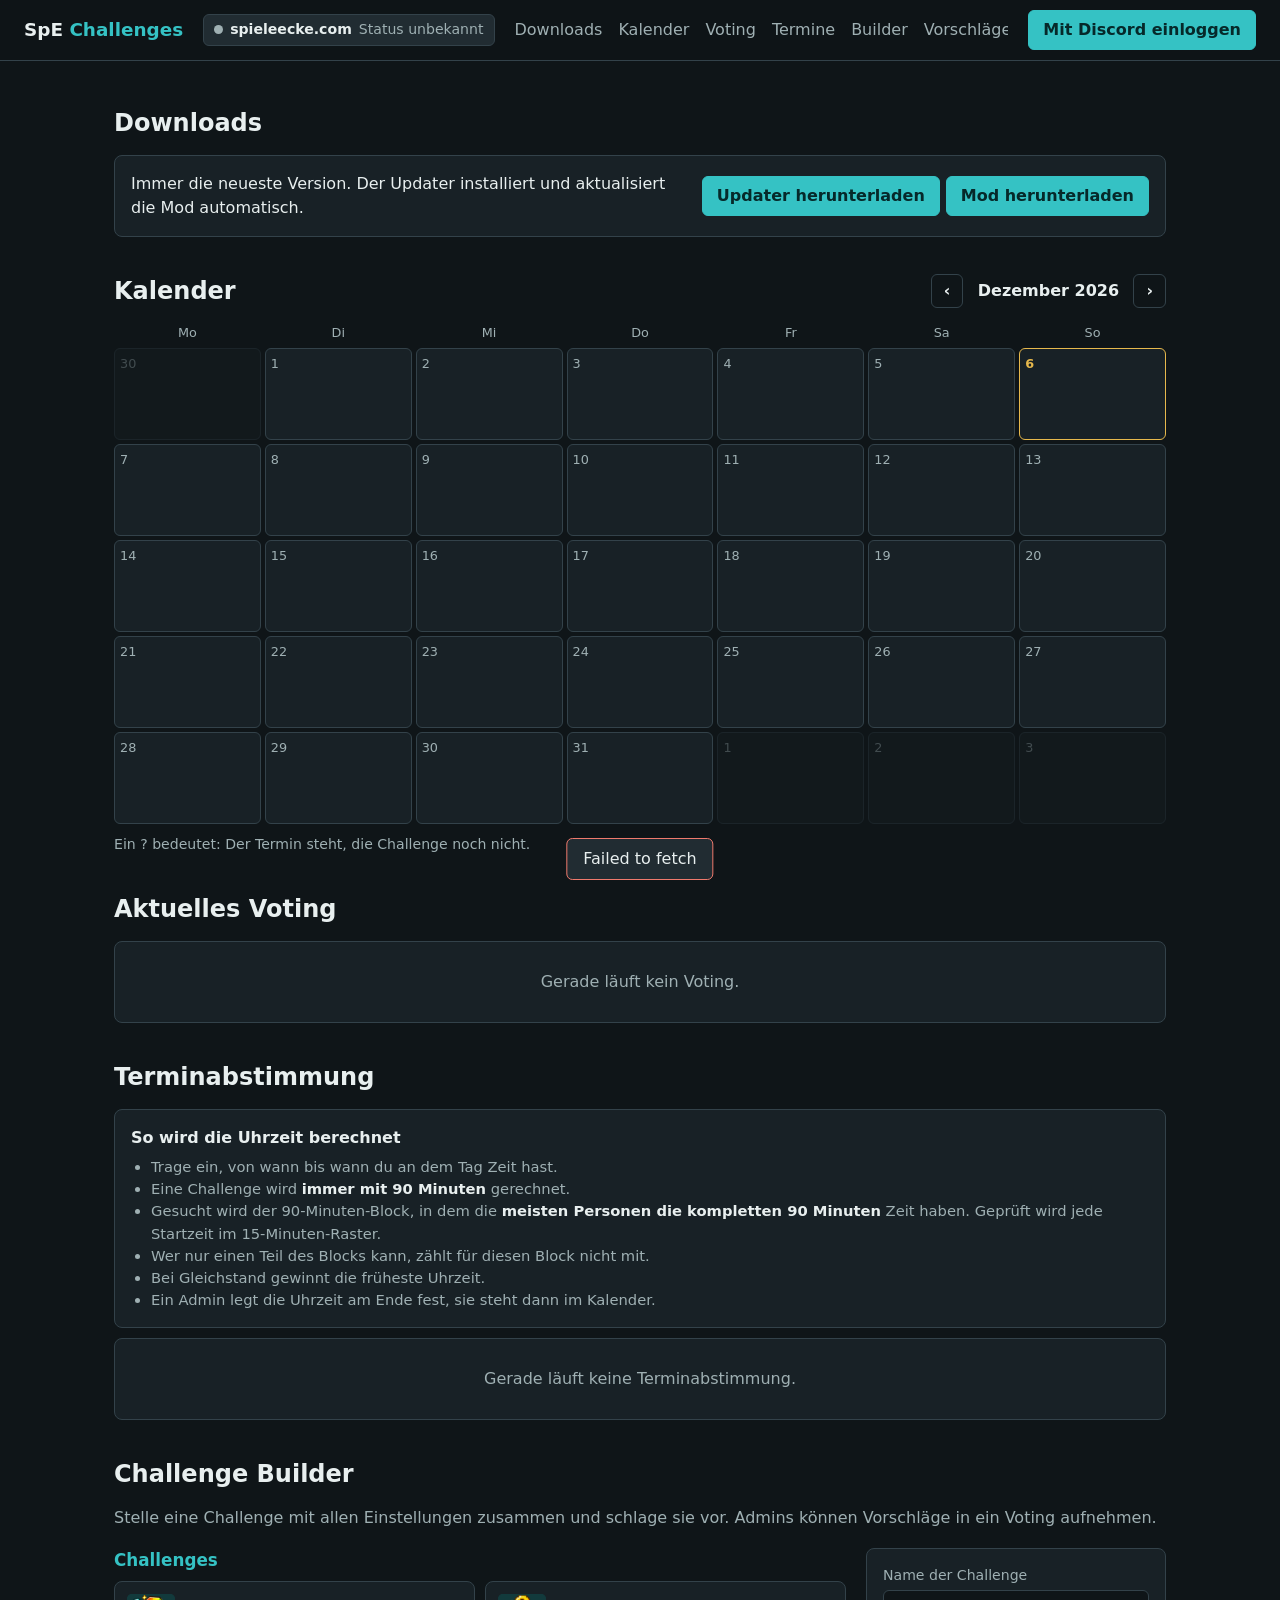
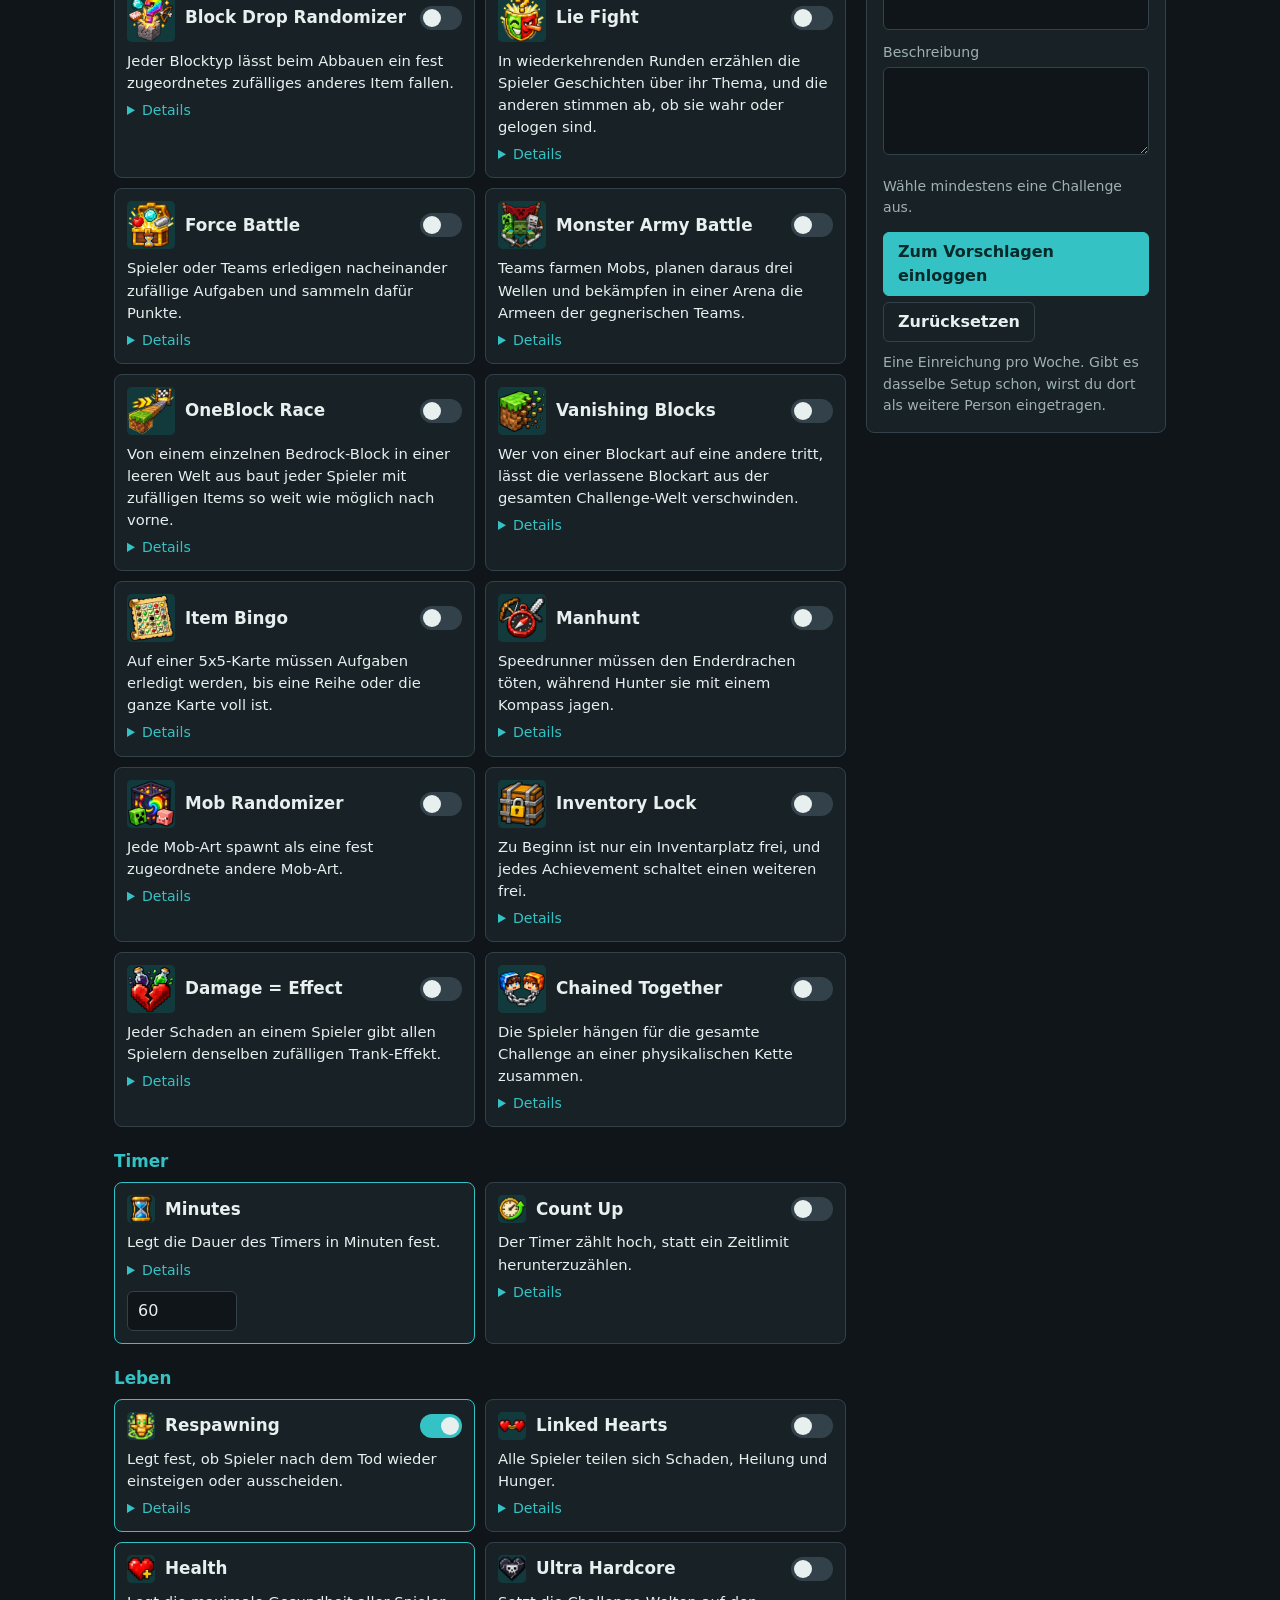
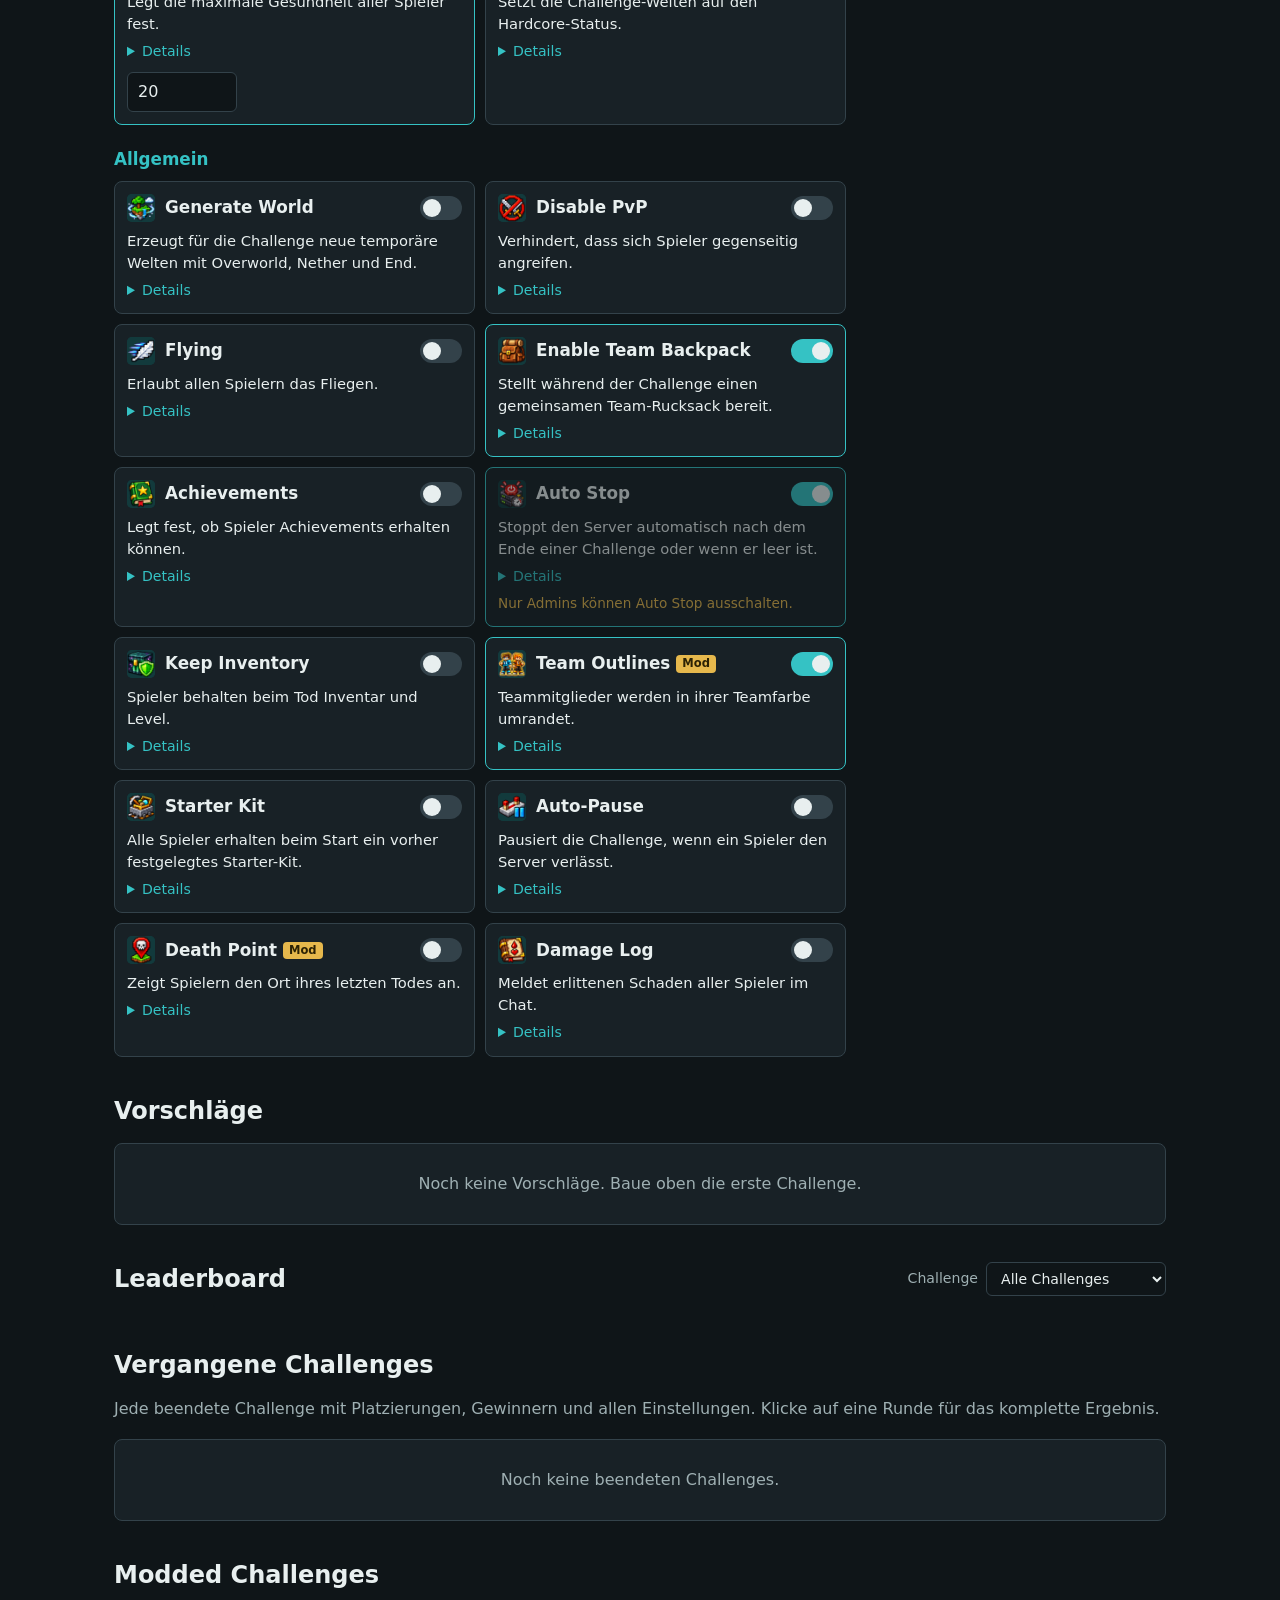
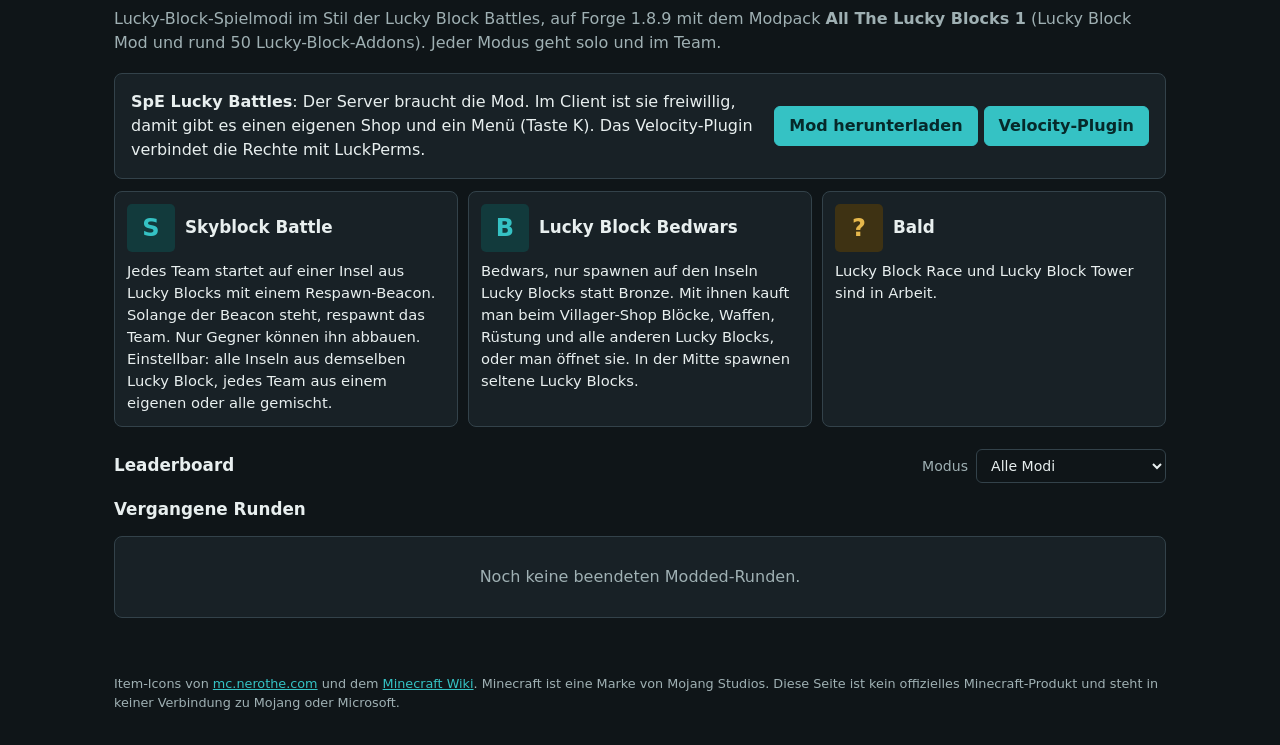
==== commit 042f19f5: "Added the Modded Challenges tab for SpE Lucky Battles Lucky Block results (mode ids starting with lu" ====
--- a/site/index.html
+++ b/site/index.html
@@ -24,6 +24,7 @@
       <a href="#vorschlaege">Vorschläge</a>
       <a href="#leaderboard">Leaderboard</a>
       <a href="#vergangen">Vergangene Challenges</a>
+      <a href="#modded">Modded Challenges</a>
       <a href="#admin" id="nav-admin" hidden>Admin</a>
     </nav>
     <div id="account"></div>
@@ -89,6 +90,33 @@
       <div id="results-body"></div>
     </section>
 
+    <section id="modded" aria-labelledby="h-modded">
+      <div class="section-head"><h2 id="h-modded">Modded Challenges</h2></div>
+      <p class="lead">Lucky-Block-Spielmodi im Stil der Lucky Block Battles, auf Forge 1.8.9 mit dem Modpack <strong>All The Lucky Blocks 1</strong> (Lucky Block Mod und rund 50 Lucky-Block-Addons). Jeder Modus geht solo und im Team.</p>
+      <div class="panel row">
+        <p class="grow" style="margin:0"><strong>SpE Lucky Battles</strong><span id="lucky-version"></span>: Der Server braucht die Mod. Im Client ist sie freiwillig, damit gibt es einen eigenen Shop und ein Menü (Taste K). Das Velocity-Plugin verbindet die Rechte mit LuckPerms.</p>
+        <div class="row-actions">
+          <a class="button" href="download/luckybattles/">Mod herunterladen</a>
+          <a class="button ghost" href="download/luckybattles-velocity/">Velocity-Plugin</a>
+        </div>
+      </div>
+      <div class="cards modded-modes">
+        <article class="card"><div class="card-head"><span class="ico big" aria-hidden="true">S</span><h3>Skyblock Battle</h3></div>
+          <p>Jedes Team startet auf einer Insel aus Lucky Blocks mit einem Respawn-Beacon. Solange der Beacon steht, respawnt das Team. Nur Gegner können ihn abbauen. Einstellbar: alle Inseln aus demselben Lucky Block, jedes Team aus einem eigenen oder alle gemischt.</p></article>
+        <article class="card"><div class="card-head"><span class="ico big" aria-hidden="true">B</span><h3>Lucky Block Bedwars</h3></div>
+          <p>Bedwars, nur spawnen auf den Inseln Lucky Blocks statt Bronze. Mit ihnen kauft man beim Villager-Shop Blöcke, Waffen, Rüstung und alle anderen Lucky Blocks, oder man öffnet sie. In der Mitte spawnen seltene Lucky Blocks.</p></article>
+        <article class="card"><div class="card-head"><span class="ico big unknown" aria-hidden="true">?</span><h3>Bald</h3></div>
+          <p>Lucky Block Race und Lucky Block Tower sind in Arbeit.</p></article>
+      </div>
+      <div class="section-head">
+        <h3>Leaderboard</h3>
+        <label class="inline-select"><span>Modus</span><select id="modded-mode"></select></label>
+      </div>
+      <div id="modded-leaderboard-body"></div>
+      <div class="section-head"><h3>Vergangene Runden</h3></div>
+      <div id="modded-results-body"></div>
+    </section>
+
     <section id="admin" aria-labelledby="h-admin" hidden>
       <div class="section-head"><h2 id="h-admin">Admin</h2></div>
       <div id="admin-body"></div>
--- a/site/style.css
+++ b/site/style.css
@@ -119,6 +119,8 @@
 .card summary { cursor: pointer; color: var(--accent); }
 .card details ul { padding-left: 18px; margin: 6px 0 0; }
 .card.wide { grid-column: 1 / -1; }
+.modded-modes { margin: 12px 0 22px; }
+#modded .section-head + #modded-leaderboard-body, #modded #modded-results-body { margin-bottom: 8px; }
 .submenu { margin-top: 12px; padding-top: 12px; border-top: 1px solid var(--line); }
 .submenu .card { background: var(--panel-2); }
 .kit { display: grid; grid-template-columns: repeat(9, minmax(0, 44px)); gap: 3px; }
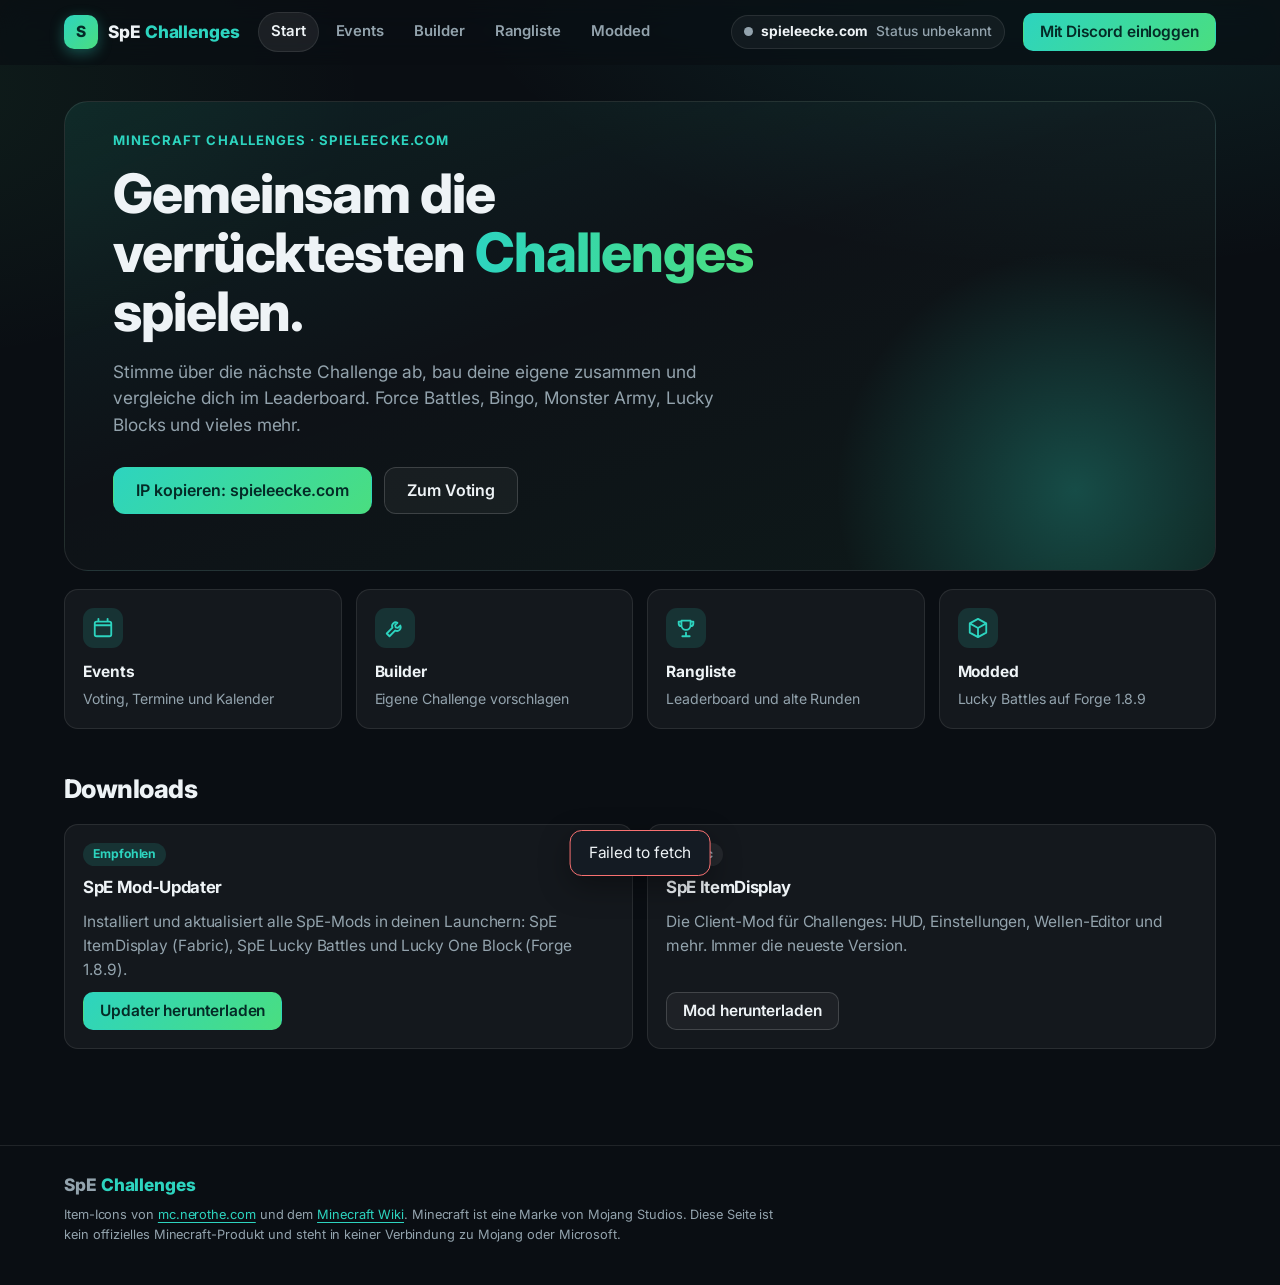
==== commit 46bf74b8: "Fixed the deploy pipeline and redesigned the website with areas and a phone tab bar - Deploy: build " ====
--- a/site/index.html
+++ b/site/index.html
@@ -2,132 +2,214 @@
 <html lang="de">
 <head>
   <meta charset="utf-8">
-  <meta name="viewport" content="width=device-width, initial-scale=1">
+  <meta name="viewport" content="width=device-width, initial-scale=1, viewport-fit=cover">
   <title>SpE Challenges</title>
-  <meta name="description" content="Kalender, Voting und Challenge Builder für SpE Challenges">
+  <meta name="description" content="Kalender, Voting, Challenge Builder und Leaderboards für SpE Challenges auf spieleecke.com">
+  <meta name="theme-color" content="#0a0e13">
+  <link rel="preconnect" href="https://fonts.googleapis.com">
+  <link rel="preconnect" href="https://fonts.gstatic.com" crossorigin>
+  <link href="https://fonts.googleapis.com/css2?family=Inter:wght@400;500;600;700;800&display=swap" rel="stylesheet">
   <link rel="stylesheet" href="style.css?v=__BUILD__">
 </head>
 <body>
   <header class="top">
-    <a class="brand" href="./">SpE <span>Challenges</span></a>
-    <button type="button" class="server" id="server" title="Server-IP kopieren" aria-label="Server-IP spieleecke.com kopieren">
-      <span class="server-dot" id="server-dot"></span>
-      <span class="server-ip">spieleecke.com</span>
-      <span class="server-status" id="server-status">Status wird geladen</span>
-    </button>
-    <nav>
-      <a href="#downloads">Downloads</a>
-      <a href="#kalender">Kalender</a>
-      <a href="#voting">Voting</a>
-      <a href="#termine">Termine</a>
-      <a href="#builder">Builder</a>
-      <a href="#vorschlaege">Vorschläge</a>
-      <a href="#leaderboard">Leaderboard</a>
-      <a href="#vergangen">Vergangene Challenges</a>
-      <a href="#modded">Modded Challenges</a>
-      <a href="#admin" id="nav-admin" hidden>Admin</a>
-    </nav>
-    <div id="account"></div>
+    <div class="top-inner">
+      <a class="brand" href="#start" data-view-link="start">
+        <span class="brand-mark" aria-hidden="true">S</span>
+        <span class="brand-text">SpE <span>Challenges</span></span>
+      </a>
+      <nav class="tabs" aria-label="Bereiche">
+        <a href="#start" data-view-link="start">Start</a>
+        <a href="#events" data-view-link="events">Events</a>
+        <a href="#create" data-view-link="create">Builder</a>
+        <a href="#ranking" data-view-link="ranking">Rangliste</a>
+        <a href="#mods" data-view-link="mods">Modded</a>
+        <a href="#control" data-view-link="control" id="nav-admin" hidden>Admin</a>
+      </nav>
+      <button type="button" class="server" id="server" title="Server-IP kopieren" aria-label="Server-IP spieleecke.com kopieren">
+        <span class="server-dot" id="server-dot"></span>
+        <span class="server-ip">spieleecke.com</span>
+        <span class="server-status" id="server-status">Status wird geladen</span>
+      </button>
+      <div id="account"></div>
+    </div>
   </header>
 
   <main>
-    <section id="downloads" aria-labelledby="h-downloads">
-      <div class="section-head"><h2 id="h-downloads">Downloads</h2></div>
-      <div class="panel row">
-        <p class="grow" style="margin:0">Immer die neueste Version<span id="latest-version"></span>. Der Updater installiert und aktualisiert die Mod automatisch.</p>
-        <div class="row-actions">
-          <a class="button" href="download/updater/">Updater herunterladen</a>
-          <a class="button" href="download/mod/">Mod herunterladen</a>
-        </div>
+    <!-- Start -->
+    <div class="view" data-view="start">
+      <section class="hero" aria-labelledby="h-hero">
+        <div class="hero-glow" aria-hidden="true"></div>
+        <p class="eyebrow">Minecraft Challenges · spieleecke.com</p>
+        <h1 id="h-hero">Gemeinsam die verrücktesten <span class="grad">Challenges</span> spielen.</h1>
+        <p class="hero-lead">Stimme über die nächste Challenge ab, bau deine eigene zusammen und vergleiche dich im Leaderboard. Force Battles, Bingo, Monster Army, Lucky Blocks und vieles mehr.</p>
+        <div class="hero-actions">
+          <button type="button" class="button big" data-copy-ip>IP kopieren: spieleecke.com</button>
+          <a class="button big ghost" href="#events" data-view-link="events">Zum Voting</a>
+        </div>
+      </section>
+
+      <div class="quick">
+        <a class="quick-card" href="#events" data-view-link="events">
+          <span class="quick-ico" aria-hidden="true"><svg viewBox="0 0 24 24"><path d="M7 2v3M17 2v3M3 9h18M5 5h14a2 2 0 0 1 2 2v12a2 2 0 0 1-2 2H5a2 2 0 0 1-2-2V7a2 2 0 0 1 2-2z"/></svg></span>
+          <strong>Events</strong><span>Voting, Termine und Kalender</span>
+        </a>
+        <a class="quick-card" href="#create" data-view-link="create">
+          <span class="quick-ico" aria-hidden="true"><svg viewBox="0 0 24 24"><path d="M14.7 6.3a4 4 0 0 0-5.4 5.4L3 18l3 3 6.3-6.3a4 4 0 0 0 5.4-5.4l-2.6 2.6-2.4-.6-.6-2.4z"/></svg></span>
+          <strong>Builder</strong><span>Eigene Challenge vorschlagen</span>
+        </a>
+        <a class="quick-card" href="#ranking" data-view-link="ranking">
+          <span class="quick-ico" aria-hidden="true"><svg viewBox="0 0 24 24"><path d="M8 21h8M12 17v4M7 4h10v5a5 5 0 0 1-10 0zM17 5h3v2a3 3 0 0 1-3 3M7 5H4v2a3 3 0 0 0 3 3"/></svg></span>
+          <strong>Rangliste</strong><span>Leaderboard und alte Runden</span>
+        </a>
+        <a class="quick-card" href="#mods" data-view-link="mods">
+          <span class="quick-ico" aria-hidden="true"><svg viewBox="0 0 24 24"><path d="M12 2l9 5v10l-9 5-9-5V7zM12 12l9-5M12 12v10M12 12L3 7"/></svg></span>
+          <strong>Modded</strong><span>Lucky Battles auf Forge 1.8.9</span>
+        </a>
       </div>
-    </section>
-
-    <section id="kalender" aria-labelledby="h-kalender">
-      <div class="section-head">
-        <h2 id="h-kalender">Kalender</h2>
-        <div class="month-nav">
-          <button class="ghost" id="prev-month" aria-label="Vorheriger Monat">‹</button>
-          <strong id="month-label"></strong>
-          <button class="ghost" id="next-month" aria-label="Nächster Monat">›</button>
-        </div>
-      </div>
-      <div id="calendar"></div>
-      <p class="hint" id="calendar-hint"></p>
-    </section>
-
-    <section id="voting" aria-labelledby="h-voting">
-      <div class="section-head"><h2 id="h-voting">Aktuelles Voting</h2></div>
-      <div id="voting-body"></div>
-    </section>
-
-    <section id="termine" aria-labelledby="h-termine">
-      <div class="section-head"><h2 id="h-termine">Terminabstimmung</h2></div>
-      <div id="polls-body"></div>
-    </section>
-
-    <section id="builder" aria-labelledby="h-builder">
-      <div class="section-head"><h2 id="h-builder">Challenge Builder</h2></div>
-      <p class="lead">Stelle eine Challenge mit allen Einstellungen zusammen und schlage sie vor. Admins können Vorschläge in ein Voting aufnehmen.</p>
-      <div id="builder-body"></div>
-    </section>
-
-    <section id="vorschlaege" aria-labelledby="h-proposals">
-      <div class="section-head"><h2 id="h-proposals">Vorschläge</h2></div>
-      <div id="proposals-body"></div>
-    </section>
-
-    <section id="leaderboard" aria-labelledby="h-leaderboard">
-      <div class="section-head">
-        <h2 id="h-leaderboard">Leaderboard</h2>
-        <label class="inline-select"><span>Challenge</span><select id="leaderboard-mode"></select></label>
-      </div>
-      <div id="leaderboard-body"></div>
-    </section>
-
-    <section id="vergangen" aria-labelledby="h-vergangen">
-      <div class="section-head"><h2 id="h-vergangen">Vergangene Challenges</h2></div>
-      <p class="lead">Jede beendete Challenge mit Platzierungen, Gewinnern und allen Einstellungen. Klicke auf eine Runde für das komplette Ergebnis.</p>
-      <div id="results-body"></div>
-    </section>
-
-    <section id="modded" aria-labelledby="h-modded">
-      <div class="section-head"><h2 id="h-modded">Modded Challenges</h2></div>
-      <p class="lead">Lucky-Block-Spielmodi im Stil der Lucky Block Battles, auf Forge 1.8.9 mit dem Modpack <strong>All The Lucky Blocks 1</strong> (Lucky Block Mod und rund 50 Lucky-Block-Addons). Jeder Modus geht solo und im Team.</p>
-      <div class="panel row">
-        <p class="grow" style="margin:0"><strong>SpE Lucky Battles</strong><span id="lucky-version"></span>: Der Server braucht die Mod. Im Client ist sie freiwillig, damit gibt es einen eigenen Shop und ein Menü (Taste K). Das Velocity-Plugin verbindet die Rechte mit LuckPerms.</p>
-        <div class="row-actions">
-          <a class="button" href="download/luckybattles/">Mod herunterladen</a>
-          <a class="button ghost" href="download/luckybattles-velocity/">Velocity-Plugin</a>
-        </div>
-      </div>
-      <div class="cards modded-modes">
-        <article class="card"><div class="card-head"><span class="ico big" aria-hidden="true">S</span><h3>Skyblock Battle</h3></div>
-          <p>Jedes Team startet auf einer Insel aus Lucky Blocks mit einem Respawn-Beacon. Solange der Beacon steht, respawnt das Team. Nur Gegner können ihn abbauen. Einstellbar: alle Inseln aus demselben Lucky Block, jedes Team aus einem eigenen oder alle gemischt.</p></article>
-        <article class="card"><div class="card-head"><span class="ico big" aria-hidden="true">B</span><h3>Lucky Block Bedwars</h3></div>
-          <p>Bedwars, nur spawnen auf den Inseln Lucky Blocks statt Bronze. Mit ihnen kauft man beim Villager-Shop Blöcke, Waffen, Rüstung und alle anderen Lucky Blocks, oder man öffnet sie. In der Mitte spawnen seltene Lucky Blocks.</p></article>
-        <article class="card"><div class="card-head"><span class="ico big unknown" aria-hidden="true">?</span><h3>Bald</h3></div>
-          <p>Lucky Block Race und Lucky Block Tower sind in Arbeit.</p></article>
-      </div>
-      <div class="section-head">
-        <h3>Leaderboard</h3>
-        <label class="inline-select"><span>Modus</span><select id="modded-mode"></select></label>
-      </div>
-      <div id="modded-leaderboard-body"></div>
-      <div class="section-head"><h3>Vergangene Runden</h3></div>
-      <div id="modded-results-body"></div>
-    </section>
-
-    <section id="admin" aria-labelledby="h-admin" hidden>
-      <div class="section-head"><h2 id="h-admin">Admin</h2></div>
-      <div id="admin-body"></div>
-    </section>
+
+      <section id="downloads" aria-labelledby="h-downloads">
+        <div class="section-head"><h2 id="h-downloads">Downloads</h2></div>
+        <div class="download-grid">
+          <article class="panel download">
+            <div class="download-head"><span class="pill">Empfohlen</span><h3>SpE Mod-Updater</h3></div>
+            <p>Installiert und aktualisiert alle SpE-Mods in deinen Launchern: SpE ItemDisplay (Fabric), SpE Lucky Battles und Lucky One Block (Forge 1.8.9).</p>
+            <a class="button" href="download/updater/">Updater herunterladen</a>
+          </article>
+          <article class="panel download">
+            <div class="download-head"><span class="pill ghost-pill">Fabric</span><h3>SpE ItemDisplay</h3></div>
+            <p>Die Client-Mod für Challenges: HUD, Einstellungen, Wellen-Editor und mehr. Immer die neueste Version<span id="latest-version"></span>.</p>
+            <a class="button ghost" href="download/mod/">Mod herunterladen</a>
+          </article>
+        </div>
+      </section>
+    </div>
+
+    <!-- Events -->
+    <div class="view" data-view="events" hidden>
+      <section id="voting" aria-labelledby="h-voting">
+        <div class="section-head"><h2 id="h-voting">Aktuelles Voting</h2></div>
+        <div id="voting-body"></div>
+      </section>
+
+      <section id="termine" aria-labelledby="h-termine">
+        <div class="section-head"><h2 id="h-termine">Terminabstimmung</h2></div>
+        <div id="polls-body"></div>
+      </section>
+
+      <section id="kalender" aria-labelledby="h-kalender">
+        <div class="section-head">
+          <h2 id="h-kalender">Kalender</h2>
+          <div class="month-nav">
+            <button class="ghost" id="prev-month" aria-label="Vorheriger Monat">‹</button>
+            <strong id="month-label"></strong>
+            <button class="ghost" id="next-month" aria-label="Nächster Monat">›</button>
+          </div>
+        </div>
+        <div id="calendar"></div>
+        <p class="hint" id="calendar-hint"></p>
+      </section>
+    </div>
+
+    <!-- Builder -->
+    <div class="view" data-view="create" hidden>
+      <section id="builder" aria-labelledby="h-builder">
+        <div class="section-head"><h2 id="h-builder">Challenge Builder</h2></div>
+        <p class="lead">Stelle eine Challenge mit allen Einstellungen zusammen und schlage sie vor. Admins können Vorschläge in ein Voting aufnehmen.</p>
+        <div id="builder-body"></div>
+      </section>
+
+      <section id="vorschlaege" aria-labelledby="h-proposals">
+        <div class="section-head"><h2 id="h-proposals">Vorschläge</h2></div>
+        <div id="proposals-body"></div>
+      </section>
+    </div>
+
+    <!-- Rangliste -->
+    <div class="view" data-view="ranking" hidden>
+      <section id="leaderboard" aria-labelledby="h-leaderboard">
+        <div class="section-head">
+          <h2 id="h-leaderboard">Leaderboard</h2>
+          <label class="inline-select"><span>Challenge</span><select id="leaderboard-mode"></select></label>
+        </div>
+        <div id="leaderboard-body"></div>
+      </section>
+
+      <section id="vergangen" aria-labelledby="h-vergangen">
+        <div class="section-head"><h2 id="h-vergangen">Vergangene Challenges</h2></div>
+        <p class="lead">Jede beendete Challenge mit Platzierungen, Gewinnern und allen Einstellungen. Klicke auf eine Runde für das komplette Ergebnis.</p>
+        <div id="results-body"></div>
+      </section>
+    </div>
+
+    <!-- Modded -->
+    <div class="view" data-view="mods" hidden>
+      <section id="modded" aria-labelledby="h-modded">
+        <div class="section-head"><h2 id="h-modded">Modded Challenges</h2></div>
+        <p class="lead">Lucky-Block-Spielmodi im Stil der Lucky Block Battles, auf Forge 1.8.9 mit dem Modpack <strong>All The Lucky Blocks 1</strong> (Lucky Block Mod und rund 50 Lucky-Block-Addons). Jeder Modus geht solo und im Team.</p>
+        <div class="download-grid">
+          <article class="panel download">
+            <div class="download-head"><span class="pill">Forge 1.8.9</span><h3>SpE Lucky Battles<span id="lucky-version"></span></h3></div>
+            <p>Der Server braucht die Mod. Im Client ist sie freiwillig, damit gibt es einen eigenen Shop und ein Menü (Taste K).</p>
+            <div class="row-actions">
+              <a class="button" href="download/luckybattles/">Mod herunterladen</a>
+              <a class="button ghost" href="download/luckybattles-velocity/">Velocity-Plugin</a>
+            </div>
+          </article>
+          <article class="panel download">
+            <div class="download-head"><span class="pill ghost-pill">Forge 1.8.9</span><h3>Lucky One Block</h3></div>
+            <p>One-Block-Welt aus Lucky Blocks: der abgebaute Block kommt sofort zufällig nach.</p>
+            <a class="button ghost" href="download/oneblock/">Mod herunterladen</a>
+          </article>
+        </div>
+        <div class="cards modded-modes">
+          <article class="card"><div class="card-head"><span class="ico big" aria-hidden="true">S</span><h3>Skyblock Battle</h3></div>
+            <p>Jedes Team startet auf einer Insel aus Lucky Blocks mit einem Respawn-Beacon. Solange der Beacon steht, respawnt das Team. Nur Gegner können ihn abbauen. Einstellbar: alle Inseln aus demselben Lucky Block, jedes Team aus einem eigenen oder alle gemischt.</p></article>
+          <article class="card"><div class="card-head"><span class="ico big" aria-hidden="true">B</span><h3>Lucky Block Bedwars</h3></div>
+            <p>Bedwars, nur spawnen auf den Inseln Lucky Blocks statt Bronze. Mit ihnen kauft man beim Villager-Shop Blöcke, Waffen, Rüstung und alle anderen Lucky Blocks, oder man öffnet sie. In der Mitte spawnen seltene Lucky Blocks.</p></article>
+          <article class="card"><div class="card-head"><span class="ico big unknown" aria-hidden="true">?</span><h3>Bald</h3></div>
+            <p>Lucky Block Race und Lucky Block Tower sind in Arbeit.</p></article>
+        </div>
+        <div class="section-head sub">
+          <h3>Leaderboard</h3>
+          <label class="inline-select"><span>Modus</span><select id="modded-mode"></select></label>
+        </div>
+        <div id="modded-leaderboard-body"></div>
+        <div class="section-head sub"><h3>Vergangene Runden</h3></div>
+        <div id="modded-results-body"></div>
+      </section>
+    </div>
+
+    <!-- Admin -->
+    <div class="view" data-view="control" hidden>
+      <section id="admin" aria-labelledby="h-admin" hidden>
+        <div class="section-head"><h2 id="h-admin">Admin</h2></div>
+        <div id="admin-body"></div>
+      </section>
+    </div>
   </main>
 
-  <footer class="credits">Item-Icons von <a href="https://mc.nerothe.com/" rel="noopener">mc.nerothe.com</a> und dem <a href="https://minecraft.wiki/" rel="noopener">Minecraft Wiki</a>. Minecraft ist eine Marke von Mojang Studios. Diese Seite ist kein offizielles Minecraft-Produkt und steht in keiner Verbindung zu Mojang oder Microsoft.</footer>
+  <footer class="credits">
+    <div class="credits-inner">
+      <span class="brand-text">SpE <span>Challenges</span></span>
+      <p>Item-Icons von <a href="https://mc.nerothe.com/" rel="noopener">mc.nerothe.com</a> und dem <a href="https://minecraft.wiki/" rel="noopener">Minecraft Wiki</a>. Minecraft ist eine Marke von Mojang Studios. Diese Seite ist kein offizielles Minecraft-Produkt und steht in keiner Verbindung zu Mojang oder Microsoft.</p>
+    </div>
+  </footer>
+
+  <!-- Mobile: Bereiche unten -->
+  <nav class="bottom-tabs" aria-label="Bereiche">
+    <a href="#start" data-view-link="start"><svg viewBox="0 0 24 24" aria-hidden="true"><path d="M3 11l9-7 9 7v9a1 1 0 0 1-1 1h-5v-6H9v6H4a1 1 0 0 1-1-1z"/></svg><span>Start</span></a>
+    <a href="#events" data-view-link="events"><svg viewBox="0 0 24 24" aria-hidden="true"><path d="M7 2v3M17 2v3M3 9h18M5 5h14a2 2 0 0 1 2 2v12a2 2 0 0 1-2 2H5a2 2 0 0 1-2-2V7a2 2 0 0 1 2-2z"/></svg><span>Events</span></a>
+    <a href="#create" data-view-link="create"><svg viewBox="0 0 24 24" aria-hidden="true"><path d="M14.7 6.3a4 4 0 0 0-5.4 5.4L3 18l3 3 6.3-6.3a4 4 0 0 0 5.4-5.4l-2.6 2.6-2.4-.6-.6-2.4z"/></svg><span>Builder</span></a>
+    <a href="#ranking" data-view-link="ranking"><svg viewBox="0 0 24 24" aria-hidden="true"><path d="M8 21h8M12 17v4M7 4h10v5a5 5 0 0 1-10 0zM17 5h3v2a3 3 0 0 1-3 3M7 5H4v2a3 3 0 0 0 3 3"/></svg><span>Rangliste</span></a>
+    <a href="#mods" data-view-link="mods"><svg viewBox="0 0 24 24" aria-hidden="true"><path d="M12 2l9 5v10l-9 5-9-5V7zM12 12l9-5M12 12v10M12 12L3 7"/></svg><span>Modded</span></a>
+    <a href="#control" data-view-link="control" id="nav-admin-mobile" hidden><svg viewBox="0 0 24 24" aria-hidden="true"><path d="M12 15a3 3 0 1 0 0-6 3 3 0 0 0 0 6zM19.4 15a1.7 1.7 0 0 0 .3 1.8l.1.1a2 2 0 1 1-2.8 2.8l-.1-.1a1.7 1.7 0 0 0-2.9 1.2V21a2 2 0 0 1-4 0v-.1A1.7 1.7 0 0 0 7 19.4a1.7 1.7 0 0 0-1.8.3l-.1.1a2 2 0 1 1-2.8-2.8l.1-.1A1.7 1.7 0 0 0 1.2 14H1a2 2 0 0 1 0-4h.1A1.7 1.7 0 0 0 4.6 7a1.7 1.7 0 0 0-.3-1.8l-.1-.1a2 2 0 1 1 2.8-2.8l.1.1A1.7 1.7 0 0 0 10 1.2V1a2 2 0 0 1 4 0v.1a1.7 1.7 0 0 0 2.9 1.2l.1-.1a2 2 0 1 1 2.8 2.8l-.1.1A1.7 1.7 0 0 0 21.8 10H23a2 2 0 0 1 0 4h-.1a1.7 1.7 0 0 0-1.5 1z"/></svg><span>Admin</span></a>
+  </nav>
 
   <dialog id="dialog"></dialog>
   <div id="toast" role="status" aria-live="polite"></div>
   <script src="config.js?v=__BUILD__"></script>
+  <script src="nav.js?v=__BUILD__"></script>
   <script src="app.js?v=__BUILD__"></script>
 </body>
 </html>
--- a/site/style.css
+++ b/site/style.css
@@ -1,242 +1,403 @@
+/* SpE Challenges, dark, glass-like panels, responsive with a tab bar on phones */
 :root {
   color-scheme: dark;
-  --bg: #0f1518;
-  --panel: #182126;
-  --panel-2: #212c32;
-  --line: #33424a;
-  --text: #e8efef;
-  --muted: #9fb0b3;
-  --accent: #35c2c4;
-  --accent-ink: #06292a;
-  --gold: #e6b84c;
-  --danger: #ef7a6d;
-  --radius: 8px;
+  --bg: #0a0e13;
+  --bg-2: #0f151c;
+  --panel: rgba(255, 255, 255, .045);
+  --panel-solid: #141b23;
+  --panel-2: rgba(255, 255, 255, .07);
+  --line: rgba(255, 255, 255, .09);
+  --line-strong: rgba(255, 255, 255, .16);
+  --text: #eef3f6;
+  --muted: #93a3ad;
+  --accent: #2dd4bf;
+  --accent-2: #4ade80;
+  --accent-ink: #042a26;
+  --accent-soft: rgba(45, 212, 191, .14);
+  --gold: #fbbf24;
+  --gold-soft: rgba(251, 191, 36, .12);
+  --danger: #f87171;
+  --radius: 14px;
+  --radius-sm: 9px;
+  --shadow: 0 10px 30px rgba(0, 0, 0, .35);
+  --header-h: 64px;
+  --font: "Inter", system-ui, -apple-system, "Segoe UI", Roboto, sans-serif;
 }
 
 * { box-sizing: border-box; }
-html { scroll-behavior: smooth; scroll-padding-top: 76px; }
-body { margin: 0; background: var(--bg); color: var(--text); font: 16px/1.5 system-ui, "Segoe UI", sans-serif; }
+html { scroll-behavior: smooth; scroll-padding-top: calc(var(--header-h) + 16px); -webkit-text-size-adjust: 100%; }
+body {
+  margin: 0; min-height: 100vh; color: var(--text); font: 15.5px/1.55 var(--font); letter-spacing: -.005em;
+  background:
+    radial-gradient(1100px 600px at 85% -10%, rgba(45, 212, 191, .13), transparent 60%),
+    radial-gradient(900px 500px at -10% 10%, rgba(74, 222, 128, .08), transparent 55%),
+    var(--bg);
+  background-attachment: fixed;
+}
 [hidden] { display: none !important; }
-h2 { font-size: 1.5rem; margin: 0; }
-h3 { font-size: 1.05rem; margin: 0; }
-a { color: var(--accent); }
+h1, h2, h3 { letter-spacing: -.02em; }
+h2 { font-size: 1.6rem; margin: 0; font-weight: 800; }
+h3 { font-size: 1.05rem; margin: 0; font-weight: 700; }
+a { color: var(--accent); text-underline-offset: 3px; }
+::selection { background: var(--accent); color: var(--accent-ink); }
+
+/* ------------------------------------------------------------------ Header */
 
 .top {
-  position: sticky; top: 0; z-index: 10; display: flex; align-items: center; gap: 20px;
-  padding: 10px 24px; background: rgba(15, 21, 24, .94); border-bottom: 1px solid var(--line);
-}
-.brand { font-weight: 800; font-size: 1.15rem; color: var(--text); text-decoration: none; white-space: nowrap; }
-.brand span { color: var(--accent); }
-.server { display: inline-flex; align-items: center; gap: 7px; padding: 4px 10px; background: var(--panel-2); border-color: var(--line); color: var(--text); font-weight: 400; font-size: .88rem; white-space: nowrap; }
+  position: sticky; top: 0; z-index: 20;
+  background: rgba(10, 14, 19, .72); backdrop-filter: saturate(160%) blur(14px); -webkit-backdrop-filter: saturate(160%) blur(14px);
+  border-bottom: 1px solid transparent; transition: border-color .2s, box-shadow .2s;
+}
+.top.scrolled { border-bottom-color: var(--line); box-shadow: 0 6px 24px rgba(0, 0, 0, .25); }
+.top-inner { max-width: 1200px; margin: 0 auto; height: var(--header-h); padding: 0 24px; display: flex; align-items: center; gap: 18px; }
+.brand { display: inline-flex; align-items: center; gap: 10px; color: var(--text); text-decoration: none; flex: none; }
+.brand-mark {
+  width: 34px; height: 34px; border-radius: 10px; display: grid; place-items: center; font-weight: 800; color: var(--accent-ink);
+  background: linear-gradient(135deg, var(--accent), var(--accent-2)); box-shadow: 0 4px 14px rgba(45, 212, 191, .35);
+}
+.brand-text { font-weight: 800; font-size: 1.08rem; white-space: nowrap; }
+.brand-text span { color: var(--accent); }
+
+.tabs { display: flex; gap: 4px; flex: 1; min-width: 0; overflow-x: auto; scrollbar-width: none; }
+.tabs::-webkit-scrollbar { display: none; }
+.tabs a {
+  color: var(--muted); text-decoration: none; white-space: nowrap; font-weight: 600; font-size: .93rem;
+  padding: 8px 13px; border-radius: 999px; transition: color .15s, background .15s;
+}
+.tabs a:hover { color: var(--text); background: var(--panel); }
+.tabs a[aria-current="page"] { color: var(--text); background: var(--panel-2); box-shadow: inset 0 0 0 1px var(--line); }
+
+.server {
+  display: inline-flex; align-items: center; gap: 8px; padding: 7px 12px; border-radius: 999px; flex: none;
+  background: var(--panel); border: 1px solid var(--line); color: var(--text); font-weight: 500; font-size: .86rem; white-space: nowrap;
+}
+.server:hover { border-color: var(--accent); filter: none; }
 .server-ip { font-weight: 700; }
 .server-status { color: var(--muted); }
 .server-dot { width: 9px; height: 9px; border-radius: 50%; background: var(--muted); flex: none; }
-.server-dot.online { background: #4fd17a; }
+.server-dot.online { background: #4ade80; box-shadow: 0 0 0 4px rgba(74, 222, 128, .18); animation: pulse 2.4s ease-in-out infinite; }
 .server-dot.offline { background: var(--danger); }
-.top nav { display: flex; gap: 16px; flex: 1; overflow-x: auto; }
-.top nav a { color: var(--muted); text-decoration: none; white-space: nowrap; }
-.top nav a:hover { color: var(--text); }
-#account { display: flex; align-items: center; gap: 10px; white-space: nowrap; }
-#account img { width: 32px; height: 32px; border-radius: 50%; }
-
-.credits { max-width: 1100px; margin: 0 auto; padding: 0 24px 32px; color: var(--muted); font-size: .8rem; }
-main { max-width: 1100px; margin: 0 auto; padding: 8px 24px 48px; }
-section { padding-top: 36px; }
-.section-head { display: flex; justify-content: space-between; align-items: center; gap: 12px; margin-bottom: 14px; flex-wrap: wrap; }
-.lead { color: var(--muted); margin: 0 0 18px; }
+@keyframes pulse { 50% { box-shadow: 0 0 0 7px rgba(74, 222, 128, 0); } }
+#account { display: flex; align-items: center; gap: 10px; white-space: nowrap; flex: none; }
+#account img { width: 34px; height: 34px; border-radius: 50%; box-shadow: 0 0 0 2px var(--line-strong); }
+
+/* ------------------------------------------------------------------ Layout */
+
+main { max-width: 1200px; margin: 0 auto; padding: 8px 24px 64px; }
+.view { animation: fade-in .25s ease; }
+@keyframes fade-in { from { opacity: 0; transform: translateY(6px); } to { opacity: 1; transform: none; } }
+section { padding-top: 40px; }
+.view > section:first-child { padding-top: 28px; }
+.section-head { display: flex; justify-content: space-between; align-items: center; gap: 12px; margin-bottom: 16px; flex-wrap: wrap; }
+.section-head.sub { margin-top: 30px; }
+.section-head.sub h3 { font-size: 1.2rem; }
+.lead { color: var(--muted); margin: -4px 0 20px; max-width: 75ch; }
 .hint { color: var(--muted); font-size: .88rem; margin: 10px 0 0; }
 
+/* ------------------------------------------------------------------ Hero and quick links */
+
+.hero {
+  position: relative; overflow: hidden; margin-top: 28px; padding: 64px 48px 56px; border-radius: 24px;
+  background: linear-gradient(160deg, rgba(45, 212, 191, .10), rgba(255, 255, 255, .02) 45%, rgba(74, 222, 128, .06));
+  border: 1px solid var(--line);
+}
+.hero-glow {
+  position: absolute; inset: auto -120px -180px auto; width: 520px; height: 520px; border-radius: 50%;
+  background: radial-gradient(circle, rgba(45, 212, 191, .28), transparent 65%); pointer-events: none;
+}
+.hero > :not(.hero-glow) { position: relative; }
+.eyebrow { margin: 0 0 14px; color: var(--accent); font-weight: 700; font-size: .82rem; letter-spacing: .08em; text-transform: uppercase; }
+.hero h1 { margin: 0; font-size: clamp(2rem, 4.6vw, 3.4rem); line-height: 1.08; font-weight: 800; max-width: 18ch; }
+.grad { background: linear-gradient(90deg, var(--accent), var(--accent-2)); -webkit-background-clip: text; background-clip: text; color: transparent; }
+.hero-lead { margin: 18px 0 28px; color: var(--muted); font-size: 1.08rem; max-width: 58ch; }
+.hero-actions { display: flex; gap: 12px; flex-wrap: wrap; }
+
+.quick { display: grid; grid-template-columns: repeat(4, minmax(0, 1fr)); gap: 14px; margin-top: 18px; }
+.quick-card {
+  display: flex; flex-direction: column; gap: 4px; padding: 18px; border-radius: var(--radius); text-decoration: none; color: var(--text);
+  background: var(--panel); border: 1px solid var(--line); transition: transform .15s, border-color .15s, background .15s;
+}
+.quick-card:hover { transform: translateY(-2px); border-color: rgba(45, 212, 191, .45); background: var(--panel-2); }
+.quick-card span:last-child { color: var(--muted); font-size: .88rem; }
+.quick-ico { width: 40px; height: 40px; border-radius: 11px; display: grid; place-items: center; background: var(--accent-soft); margin-bottom: 8px; }
+.quick-ico svg { width: 22px; height: 22px; fill: none; stroke: var(--accent); stroke-width: 2; stroke-linecap: round; stroke-linejoin: round; }
+
+.download-grid { display: grid; grid-template-columns: repeat(auto-fit, minmax(300px, 1fr)); gap: 14px; margin-bottom: 8px; }
+.download { display: flex; flex-direction: column; gap: 10px; }
+.download p { margin: 0; color: var(--muted); flex: 1; }
+.download .button { align-self: flex-start; }
+.download-head { display: flex; flex-direction: column; gap: 8px; align-items: flex-start; }
+.pill { display: inline-block; padding: 2px 10px; border-radius: 999px; background: var(--accent-soft); color: var(--accent); font-size: .76rem; font-weight: 700; }
+.ghost-pill { background: var(--panel-2); color: var(--muted); }
+
+/* ------------------------------------------------------------------ Buttons and inputs */
+
 button, .button {
-  font: inherit; font-weight: 600; border: 1px solid var(--accent); background: var(--accent); color: var(--accent-ink);
-  border-radius: 6px; padding: 7px 14px; cursor: pointer; text-decoration: none; display: inline-block;
-}
-button:hover, .button:hover { filter: brightness(1.1); }
-button:disabled { opacity: .45; cursor: not-allowed; }
-button.ghost { background: transparent; color: var(--text); border-color: var(--line); }
-button.danger { background: transparent; color: var(--danger); border-color: var(--danger); }
+  font: inherit; font-weight: 600; border: 1px solid transparent; color: var(--accent-ink);
+  background: linear-gradient(135deg, var(--accent), var(--accent-2)); border-radius: 10px; padding: 8px 16px;
+  cursor: pointer; text-decoration: none; display: inline-flex; align-items: center; justify-content: center; gap: 6px;
+  transition: filter .15s, transform .1s, border-color .15s, background .15s; line-height: 1.3;
+}
+button:hover, .button:hover { filter: brightness(1.08); }
+button:active, .button:active { transform: translateY(1px); }
+button:disabled { opacity: .45; cursor: not-allowed; transform: none; }
+button.ghost, .button.ghost { background: var(--panel); color: var(--text); border-color: var(--line-strong); }
+button.ghost:hover, .button.ghost:hover { border-color: var(--accent); filter: none; background: var(--panel-2); }
+button.danger { background: transparent; color: var(--danger); border-color: rgba(248, 113, 113, .5); }
+button.danger:hover { background: rgba(248, 113, 113, .1); filter: none; }
+.button.big { padding: 12px 22px; font-size: 1rem; border-radius: 12px; }
 :focus-visible { outline: 2px solid var(--gold); outline-offset: 2px; }
 
 input[type=text], input[type=number], input[type=date], textarea, select {
-  font: inherit; color: var(--text); background: var(--bg); border: 1px solid var(--line); border-radius: 6px; padding: 7px 10px; width: 100%;
-}
-label.field { display: block; margin-bottom: 12px; }
-label.field > span { display: block; color: var(--muted); font-size: .88rem; margin-bottom: 4px; }
-
-.panel { background: var(--panel); border: 1px solid var(--line); border-radius: var(--radius); padding: 16px; }
-.empty { color: var(--muted); text-align: center; padding: 28px 16px; }
-
-.month-nav { display: flex; align-items: center; gap: 10px; }
+  font: inherit; color: var(--text); background: var(--bg-2); border: 1px solid var(--line-strong); border-radius: var(--radius-sm);
+  padding: 9px 12px; width: 100%; transition: border-color .15s, box-shadow .15s;
+}
+input:focus, textarea:focus, select:focus { outline: none; border-color: var(--accent); box-shadow: 0 0 0 3px var(--accent-soft); }
+label.field { display: block; margin-bottom: 14px; }
+label.field > span { display: block; color: var(--muted); font-size: .86rem; margin-bottom: 5px; font-weight: 500; }
+
+/* ------------------------------------------------------------------ Panels, cards */
+
+.panel { background: var(--panel); border: 1px solid var(--line); border-radius: var(--radius); padding: 18px; }
+.empty { color: var(--muted); text-align: center; padding: 36px 16px; background: var(--panel); border: 1px dashed var(--line-strong); border-radius: var(--radius); }
+
+.cards { display: grid; grid-template-columns: repeat(auto-fill, minmax(290px, 1fr)); gap: 12px; }
+.card { background: var(--panel); border: 1px solid var(--line); border-radius: var(--radius); padding: 14px; transition: border-color .15s, background .15s; }
+.card:hover { border-color: var(--line-strong); }
+.card.on { border-color: var(--accent); background: linear-gradient(180deg, var(--accent-soft), var(--panel)); }
+.card.blocked { opacity: .5; }
+.card-head { display: flex; align-items: center; gap: 12px; }
+.card-head h3 { flex: 1; }
+.card p { margin: 8px 0 0; font-size: .92rem; color: #c7d2d8; }
+.card details { margin-top: 8px; font-size: .88rem; color: var(--muted); }
+.card summary { cursor: pointer; color: var(--accent); }
+.card details ul { padding-left: 18px; margin: 6px 0 0; }
+.card.wide { grid-column: 1 / -1; }
+.modded-modes { margin: 18px 0 4px; }
+.submenu { margin-top: 12px; padding-top: 12px; border-top: 1px solid var(--line); }
+.submenu .card { background: var(--panel-2); }
+
+.ico {
+  --s: 28px; width: var(--s); height: var(--s); flex: none; position: relative; display: inline-flex; align-items: center; justify-content: center;
+  background: var(--accent-soft); color: var(--accent); border-radius: 8px; font-weight: 800; font-size: calc(var(--s) * .5); overflow: hidden;
+}
+.ico img { position: absolute; inset: 0; width: 100%; height: 100%; object-fit: contain; background: rgba(45, 212, 191, .10); image-rendering: pixelated; }
+.ico.unknown { background: var(--gold-soft); color: var(--gold); }
+.ico.big { --s: 48px; border-radius: 12px; }
+
+.tags { display: flex; flex-wrap: wrap; gap: 6px; margin-top: 8px; }
+.tag { background: var(--panel-2); border-radius: 999px; padding: 2px 10px; font-size: .78rem; color: var(--muted); }
+.meta { color: var(--muted); font-size: .88rem; }
+.mod-tag { display: inline-block; margin-left: 6px; padding: 1px 8px; border-radius: 999px; background: var(--gold); color: #2c2204; font-size: .72rem; font-weight: 700; text-decoration: none; vertical-align: middle; }
+.icon-button { display: inline-flex; align-items: center; justify-content: center; padding: 8px 10px; }
+.warn { color: var(--gold); font-size: .85rem; margin-top: 6px; }
+.won { color: var(--gold); font-weight: 700; }
+
+/* ------------------------------------------------------------------ Calendar */
+
+.month-nav { display: flex; align-items: center; gap: 8px; background: var(--panel); border: 1px solid var(--line); border-radius: 999px; padding: 4px; }
 .month-nav strong { min-width: 150px; text-align: center; }
-.month-nav button { padding: 4px 12px; }
-.cal { display: grid; grid-template-columns: repeat(7, minmax(0, 1fr)); gap: 4px; }
-.cal-head { color: var(--muted); font-size: .8rem; text-align: center; padding-bottom: 2px; }
+.month-nav button { padding: 4px 12px; border-radius: 999px; border: 0; background: transparent; }
+.month-nav button:hover { background: var(--panel-2); }
+.cal { display: grid; grid-template-columns: repeat(7, minmax(0, 1fr)); gap: 6px; }
+.cal-head { color: var(--muted); font-size: .76rem; font-weight: 700; text-transform: uppercase; letter-spacing: .06em; text-align: center; padding-bottom: 2px; }
 .day {
-  min-height: 92px; background: var(--panel); border: 1px solid var(--line); border-radius: 6px; padding: 5px;
+  min-height: 98px; background: var(--panel); border: 1px solid var(--line); border-radius: 12px; padding: 7px;
   display: flex; flex-direction: column; gap: 4px; color: var(--text); font-weight: 400; text-align: left; align-items: stretch; justify-content: flex-start;
 }
-button.day:hover { border-color: var(--accent); filter: none; }
-.day.other { opacity: .35; }
-.day.today { border-color: var(--gold); }
-.day-num { font-size: .8rem; color: var(--muted); }
-.day.today .day-num { color: var(--gold); font-weight: 700; }
-.day-event { display: block; background: var(--panel-2); border: 1px solid transparent; color: var(--text); padding: 3px; border-radius: 5px; font-weight: 400; text-align: left; width: 100%; }
+button.day:hover { border-color: var(--accent); filter: none; background: var(--panel-2); }
+.day.other { opacity: .3; }
+.day.today { border-color: var(--gold); box-shadow: inset 0 0 0 1px var(--gold); }
+.day-num { font-size: .8rem; color: var(--muted); font-weight: 600; }
+.day.today .day-num { color: var(--gold); font-weight: 800; }
+.day-event { display: block; background: var(--accent-soft); border: 1px solid transparent; color: var(--text); padding: 4px; border-radius: 8px; font-weight: 500; text-align: left; width: 100%; }
 .day-event:hover { border-color: var(--accent); filter: none; }
 .day-icons { display: flex; flex-wrap: wrap; gap: 2px; }
 .day-title { display: block; font-size: .72rem; line-height: 1.2; overflow: hidden; white-space: nowrap; text-overflow: ellipsis; }
-
-.ico {
-  --s: 28px; width: var(--s); height: var(--s); flex: none; position: relative; display: inline-flex; align-items: center; justify-content: center;
-  background: #123a3c; color: var(--accent); border-radius: 5px; font-weight: 800; font-size: calc(var(--s) * .5); overflow: hidden;
-}
-.ico img { position: absolute; inset: 0; width: 100%; height: 100%; object-fit: contain; background: #123a3c; }
-.ico.unknown { background: #3e3213; color: var(--gold); }
-.ico.big { --s: 48px; }
-
-.options { display: grid; gap: 10px; }
+.day-poll { font-size: .68rem; color: var(--gold); line-height: 1.15; }
+
+/* ------------------------------------------------------------------ Voting and polls */
+
+.options { display: grid; gap: 12px; }
 .option { position: relative; display: grid; grid-template-columns: 1fr auto; gap: 8px 14px; align-items: center; }
-.option.mine { border-color: var(--accent); }
-.option.won { border-color: var(--gold); }
+.option.mine { border-color: var(--accent); background: linear-gradient(180deg, var(--accent-soft), var(--panel)); }
+.option.won { border-color: var(--gold); background: linear-gradient(180deg, var(--gold-soft), var(--panel)); }
 .option-title { display: flex; gap: 8px; align-items: center; flex-wrap: wrap; }
-.meta { color: var(--muted); font-size: .88rem; }
-.bar { grid-column: 1 / -1; display: flex; align-items: center; gap: 10px; font-size: .88rem; color: var(--muted); }
-.bar-track { flex: 1; height: 8px; background: var(--bg); border-radius: 4px; overflow: hidden; }
-.bar-fill { height: 100%; background: var(--accent); }
-.tags { display: flex; flex-wrap: wrap; gap: 5px; margin-top: 6px; }
-.tag { background: var(--panel-2); border-radius: 4px; padding: 1px 7px; font-size: .8rem; color: var(--muted); }
-
-.builder { display: grid; grid-template-columns: minmax(0, 1fr) 300px; gap: 20px; align-items: start; }
-.summary { position: sticky; top: 76px; }
-.group-title { margin: 22px 0 8px; color: var(--accent); }
+.bar { grid-column: 1 / -1; display: flex; align-items: center; gap: 10px; font-size: .86rem; color: var(--muted); }
+.bar-track { flex: 1; height: 8px; background: rgba(255, 255, 255, .06); border-radius: 999px; overflow: hidden; }
+.bar-fill { height: 100%; background: linear-gradient(90deg, var(--accent), var(--accent-2)); border-radius: 999px; transition: width .4s ease; }
+.poll-explain { margin-bottom: 12px; }
+.poll-explain ul { margin: 6px 0 0; padding-left: 20px; color: var(--muted); font-size: .92rem; }
+.poll-explain strong { color: var(--text); }
+.poll-best { padding: 12px 14px; margin-bottom: 12px; border-left: 3px solid var(--gold); background: var(--gold-soft); border-radius: 10px; }
+.poll-best strong { font-size: 1.25rem; }
+.poll-form { display: flex; flex-wrap: wrap; gap: 8px; align-items: center; }
+.poll-form label { display: flex; align-items: center; gap: 6px; }
+.poll-form select { width: auto; }
+.poll-list { list-style: none; margin: 10px 0 0; padding: 0; }
+.poll-list li { display: flex; justify-content: space-between; gap: 10px; padding: 6px 0; border-top: 1px solid var(--line); }
+.controls { margin-top: 12px; display: flex; gap: 10px; align-items: center; flex-wrap: wrap; }
+.controls input[type=number] { width: 110px; }
+
+/* ------------------------------------------------------------------ Builder */
+
+.builder { display: grid; grid-template-columns: minmax(0, 1fr) 320px; gap: 22px; align-items: start; }
+.summary { position: sticky; top: calc(var(--header-h) + 16px); }
+.group-title { margin: 26px 0 10px; color: var(--accent); font-size: .82rem; text-transform: uppercase; letter-spacing: .08em; }
 .group-title:first-child { margin-top: 0; }
-.cards { display: grid; grid-template-columns: repeat(auto-fill, minmax(290px, 1fr)); gap: 10px; }
-.card { background: var(--panel); border: 1px solid var(--line); border-radius: var(--radius); padding: 12px; }
-.card.on { border-color: var(--accent); }
-.card.blocked { opacity: .55; }
-.card-head { display: flex; align-items: center; gap: 10px; }
-.card-head h3 { flex: 1; }
-.card p { margin: 8px 0 0; font-size: .92rem; }
-.card details { margin-top: 6px; font-size: .88rem; color: var(--muted); }
-.card summary { cursor: pointer; color: var(--accent); }
-.card details ul { padding-left: 18px; margin: 6px 0 0; }
-.card.wide { grid-column: 1 / -1; }
-.modded-modes { margin: 12px 0 22px; }
-#modded .section-head + #modded-leaderboard-body, #modded #modded-results-body { margin-bottom: 8px; }
-.submenu { margin-top: 12px; padding-top: 12px; border-top: 1px solid var(--line); }
-.submenu .card { background: var(--panel-2); }
-.kit { display: grid; grid-template-columns: repeat(9, minmax(0, 44px)); gap: 3px; }
-.slot { position: relative; aspect-ratio: 1; padding: 0; background: var(--bg); border: 1px solid var(--line); color: var(--text); font-size: .8rem; }
+.kit { display: grid; grid-template-columns: repeat(9, minmax(0, 44px)); gap: 4px; }
+.slot { position: relative; aspect-ratio: 1; padding: 0; background: var(--bg-2); border: 1px solid var(--line-strong); color: var(--text); font-size: .8rem; border-radius: 6px; }
 .slot:hover { border-color: var(--accent); filter: none; }
-.slot.filled { background: #123a3c; border-color: var(--accent); }
-.slot small { position: absolute; right: 2px; bottom: 0; font-size: .68rem; }
-.slot i { position: absolute; left: 3px; top: 3px; width: 5px; height: 5px; border-radius: 50%; background: var(--gold); }
+.slot.filled { background: rgba(45, 212, 191, .1); border-color: var(--accent); }
+.slot small { position: absolute; right: 2px; bottom: 0; font-size: .68rem; z-index: 1; text-shadow: 1px 1px 0 #000; font-weight: 700; }
+.slot i { position: absolute; left: 3px; top: 3px; width: 5px; height: 5px; border-radius: 50%; background: var(--gold); z-index: 1; }
 .slot img, .pick img { position: absolute; inset: 3px; width: calc(100% - 6px); height: calc(100% - 6px); object-fit: contain; image-rendering: pixelated; background: inherit; }
-.slot small { z-index: 1; text-shadow: 1px 1px 0 #000; font-weight: 700; }
-.slot i { z-index: 1; }
+span.slot { display: flex; align-items: center; justify-content: center; border-radius: 6px; }
 .picked { display: flex; align-items: center; gap: 10px; min-height: 44px; margin-bottom: 10px; }
-.picked .slot { width: 44px; height: 44px; display: inline-flex; align-items: center; justify-content: center; border-radius: 6px; flex: none; }
-.picker { display: grid; grid-template-columns: repeat(auto-fill, minmax(42px, 1fr)); gap: 3px; height: 220px; overflow-y: auto; margin-top: 8px; padding: 4px; background: var(--bg); border: 1px solid var(--line); border-radius: 6px; align-content: start; }
-.pick { position: relative; aspect-ratio: 1; padding: 0; background: var(--panel-2); border: 1px solid transparent; color: var(--muted); font-size: .7rem; }
+.picked .slot { width: 44px; height: 44px; display: inline-flex; align-items: center; justify-content: center; border-radius: 8px; flex: none; }
+.picker { display: grid; grid-template-columns: repeat(auto-fill, minmax(42px, 1fr)); gap: 4px; height: 240px; overflow-y: auto; margin-top: 8px; padding: 6px; background: var(--bg-2); border: 1px solid var(--line); border-radius: 10px; align-content: start; }
+.pick { position: relative; aspect-ratio: 1; padding: 0; background: var(--panel-2); border: 1px solid transparent; color: var(--muted); font-size: .7rem; border-radius: 6px; }
 .pick:hover { border-color: var(--accent); filter: none; }
-.pick.selected { border-color: var(--gold); background: #123a3c; }
-.mod-tag { display: inline-block; margin-left: 6px; padding: 0 6px; border-radius: 4px; background: var(--gold); color: #2c2204; font-size: .72rem; font-weight: 700; text-decoration: none; vertical-align: middle; }
-.icon-button { display: inline-flex; align-items: center; justify-content: center; padding: 7px 10px; }
-dialog.wide { width: min(640px, calc(100vw - 32px)); }
-.view-row { display: flex; align-items: center; gap: 10px; padding: 6px 8px; border-left: 3px solid transparent; border-radius: 4px; }
+.pick.selected { border-color: var(--gold); background: rgba(45, 212, 191, .12); }
+
+.switch { position: relative; width: 44px; height: 26px; flex: none; }
+.switch input { position: absolute; inset: 0; width: 100%; height: 100%; margin: 0; opacity: 0; cursor: pointer; }
+.switch span { position: absolute; inset: 0; background: rgba(255, 255, 255, .14); border-radius: 999px; pointer-events: none; transition: background .15s; }
+.switch span::after { content: ""; position: absolute; left: 3px; top: 3px; width: 20px; height: 20px; border-radius: 50%; background: #fff; transition: transform .15s; box-shadow: 0 1px 3px rgba(0, 0, 0, .4); }
+.switch input:checked + span { background: linear-gradient(135deg, var(--accent), var(--accent-2)); }
+.switch input:checked + span::after { transform: translateX(18px); }
+.switch input:disabled { cursor: not-allowed; }
+.switch input:focus-visible + span { outline: 2px solid var(--gold); outline-offset: 2px; }
+
+/* ------------------------------------------------------------------ Lists, admin */
+
+.row-list { display: grid; gap: 10px; }
+.row { display: flex; align-items: center; gap: 12px; flex-wrap: wrap; }
+.row .grow { flex: 1; min-width: 180px; }
+.row-actions { display: flex; gap: 8px; flex-wrap: wrap; }
+.admin-grid { display: grid; grid-template-columns: repeat(auto-fit, minmax(320px, 1fr)); gap: 16px; align-items: start; }
+.check { display: flex; gap: 8px; align-items: center; padding: 3px 0; }
+
+/* ------------------------------------------------------------------ Dialog, toast */
+
+dialog {
+  background: var(--panel-solid); color: var(--text); border: 1px solid var(--line-strong); border-radius: 18px;
+  width: min(480px, calc(100vw - 32px)); padding: 22px; box-shadow: var(--shadow);
+}
+dialog[open] { animation: pop .18s ease; }
+@keyframes pop { from { opacity: 0; transform: scale(.97); } to { opacity: 1; transform: none; } }
+dialog::backdrop { background: rgba(3, 6, 9, .7); backdrop-filter: blur(4px); }
+dialog h3 { margin-bottom: 14px; font-size: 1.2rem; }
+dialog.wide { width: min(680px, calc(100vw - 32px)); }
+dialog .kit { margin: 6px 0 6px 8px; }
+.dialog-actions { display: flex; gap: 8px; justify-content: flex-end; flex-wrap: wrap; margin-top: 16px; }
+.view-row { display: flex; align-items: center; gap: 10px; padding: 7px 9px; border-left: 3px solid transparent; border-radius: 8px; }
 .view-row.changed { border-left-color: var(--gold); background: var(--panel-2); }
 .view-row.off .grow strong, .view-row.off .view-state { color: var(--muted); }
 .view-row .grow { min-width: 0; }
 .view-row .meta { font-size: .8rem; }
 .view-state { flex: none; font-weight: 600; font-size: .88rem; color: var(--accent); max-width: 40%; text-align: right; }
 .view-sub { margin-left: 18px; padding-left: 8px; border-left: 1px solid var(--line); }
-dialog .kit { margin: 6px 0 6px 8px; }
-span.slot { display: flex; align-items: center; justify-content: center; border-radius: 6px; }
-.poll-explain { margin-bottom: 10px; }
-.poll-explain ul { margin: 6px 0 0; padding-left: 20px; color: var(--muted); font-size: .92rem; }
-.poll-explain strong { color: var(--text); }
-.poll-best { padding: 10px 12px; margin-bottom: 10px; border-left: 3px solid var(--gold); background: var(--panel-2); border-radius: 4px; }
-.poll-best strong { font-size: 1.25rem; }
-.poll-form { display: flex; flex-wrap: wrap; gap: 8px; align-items: center; }
-.poll-form label { display: flex; align-items: center; gap: 6px; }
-.poll-form select { width: auto; }
-.poll-list { list-style: none; margin: 10px 0 0; padding: 0; }
-.poll-list li { display: flex; justify-content: space-between; gap: 10px; padding: 3px 0; border-top: 1px solid var(--line); }
-.day-poll { font-size: .68rem; color: var(--gold); line-height: 1.1; }
-.warn { color: var(--gold); font-size: .85rem; margin-top: 6px; }
-.controls { margin-top: 10px; display: flex; gap: 10px; align-items: center; }
-.controls input[type=number] { width: 110px; }
-
-.switch { position: relative; width: 42px; height: 24px; flex: none; }
-.switch input { position: absolute; inset: 0; width: 100%; height: 100%; margin: 0; opacity: 0; cursor: pointer; }
-.switch span { position: absolute; inset: 0; background: var(--line); border-radius: 12px; pointer-events: none; transition: background .12s; }
-.switch span::after { content: ""; position: absolute; left: 3px; top: 3px; width: 18px; height: 18px; border-radius: 50%; background: var(--text); transition: transform .12s; }
-.switch input:checked + span { background: var(--accent); }
-.switch input:checked + span::after { transform: translateX(18px); }
-.switch input:disabled { cursor: not-allowed; }
-.switch input:focus-visible + span { outline: 2px solid var(--gold); outline-offset: 2px; }
-
-.row-list { display: grid; gap: 8px; }
-.row { display: flex; align-items: center; gap: 10px; flex-wrap: wrap; }
-.row .grow { flex: 1; min-width: 180px; }
-.row-actions { display: flex; gap: 6px; flex-wrap: wrap; }
-.admin-grid { display: grid; grid-template-columns: repeat(auto-fit, minmax(320px, 1fr)); gap: 16px; align-items: start; }
-.check { display: flex; gap: 8px; align-items: center; padding: 3px 0; }
-
-dialog { background: var(--panel); color: var(--text); border: 1px solid var(--line); border-radius: var(--radius); width: min(460px, calc(100vw - 32px)); padding: 18px; }
-dialog::backdrop { background: rgba(0, 0, 0, .6); }
-dialog h3 { margin-bottom: 12px; }
-.dialog-actions { display: flex; gap: 8px; justify-content: flex-end; flex-wrap: wrap; margin-top: 12px; }
-#toast { position: fixed; bottom: 20px; left: 50%; transform: translateX(-50%); background: var(--panel-2); border: 1px solid var(--accent); padding: 8px 16px; border-radius: 6px; opacity: 0; pointer-events: none; transition: opacity .15s; max-width: calc(100vw - 32px); z-index: 30; }
-#toast.show { opacity: 1; }
+#toast {
+  position: fixed; bottom: 24px; left: 50%; transform: translate(-50%, 10px); background: var(--panel-solid); border: 1px solid var(--accent);
+  padding: 10px 18px; border-radius: 12px; box-shadow: var(--shadow); opacity: 0; pointer-events: none; transition: opacity .18s, transform .18s;
+  max-width: calc(100vw - 32px); z-index: 40;
+}
+#toast.show { opacity: 1; transform: translate(-50%, 0); }
 #toast.error { border-color: var(--danger); }
 
-.inline-select { display: flex; align-items: center; gap: 8px; color: var(--muted); font-size: .88rem; }
-.inline-select select { width: auto; min-width: 180px; }
+/* ------------------------------------------------------------------ Leaderboard, results */
+
+.inline-select { display: flex; align-items: center; gap: 8px; color: var(--muted); font-size: .86rem; }
+.inline-select select { width: auto; min-width: 190px; }
 .table-wrap { overflow-x: auto; }
-.panel.table-wrap { padding: 6px 10px; }
+.panel.table-wrap { padding: 6px 12px; }
 .board { width: 100%; border-collapse: collapse; }
-.board th { text-align: left; color: var(--muted); font-size: .8rem; font-weight: 600; padding: 8px 8px; border-bottom: 1px solid var(--line); white-space: nowrap; }
-.board td { padding: 7px 8px; border-bottom: 1px solid var(--line); vertical-align: middle; }
+.board th { text-align: left; color: var(--muted); font-size: .74rem; font-weight: 700; text-transform: uppercase; letter-spacing: .06em; padding: 10px 8px; border-bottom: 1px solid var(--line); white-space: nowrap; }
+.board td { padding: 9px 8px; border-bottom: 1px solid var(--line); vertical-align: middle; }
 .board tr:last-child td { border-bottom: 0; }
+.board tbody tr { transition: background .12s; }
+.board tbody tr:hover td { background: rgba(255, 255, 255, .025); }
 .board .num { text-align: right; font-variant-numeric: tabular-nums; white-space: nowrap; }
 .board .strong { font-weight: 800; color: var(--gold); }
-.board.compact td, .board.compact th { padding: 5px 6px; font-size: .9rem; }
-.board tr.top1 td { background: rgba(230, 184, 76, .08); }
-.player { display: inline-flex; align-items: center; gap: 7px; white-space: nowrap; }
+.board.compact td, .board.compact th { padding: 6px 6px; font-size: .9rem; }
+.board tr.top1 td { background: var(--gold-soft); }
+.player { display: inline-flex; align-items: center; gap: 8px; white-space: nowrap; }
 .head {
-  width: 24px; height: 24px; flex: none; position: relative; display: inline-flex; align-items: center; justify-content: center;
-  background: var(--panel-2); color: var(--muted); border-radius: 4px; font-weight: 800; font-size: .75rem; overflow: hidden;
+  width: 26px; height: 26px; flex: none; position: relative; display: inline-flex; align-items: center; justify-content: center;
+  background: var(--panel-2); color: var(--muted); border-radius: 6px; font-weight: 800; font-size: .75rem; overflow: hidden;
 }
 .head img { position: absolute; inset: 0; width: 100%; height: 100%; image-rendering: pixelated; }
-.place { display: inline-block; min-width: 38px; text-align: center; padding: 1px 6px; border-radius: 5px; background: var(--panel-2); color: var(--muted); font-weight: 700; font-size: .85rem; }
-.place.p1 { background: var(--gold); color: #2c2204; }
-.place.p2 { background: #c7d1d4; color: #1b2326; }
-.place.p3 { background: #c9895a; color: #2a1608; }
-.winners { display: flex; flex-wrap: wrap; align-items: center; gap: 6px 12px; margin-top: 6px; }
+.place { display: inline-block; min-width: 40px; text-align: center; padding: 2px 8px; border-radius: 999px; background: var(--panel-2); color: var(--muted); font-weight: 800; font-size: .82rem; }
+.place.p1 { background: linear-gradient(135deg, #fde68a, var(--gold)); color: #2c2204; }
+.place.p2 { background: linear-gradient(135deg, #f1f5f9, #cbd5e1); color: #1b2326; }
+.place.p3 { background: linear-gradient(135deg, #f3c39b, #c9895a); color: #2a1608; }
+.winners { display: flex; flex-wrap: wrap; align-items: center; gap: 6px 12px; margin-top: 8px; }
 .winners .player { color: var(--gold); font-weight: 600; }
 .outcome { margin: 0 0 6px; font-weight: 600; }
 .ranking { display: grid; gap: 8px; }
-.rank-entry { background: var(--panel-2); border: 1px solid transparent; border-radius: 6px; padding: 8px 10px; }
-.rank-entry.first { border-color: var(--gold); }
+.rank-entry { background: var(--panel-2); border: 1px solid transparent; border-radius: 12px; padding: 10px 12px; }
+.rank-entry.first { border-color: var(--gold); background: linear-gradient(180deg, var(--gold-soft), var(--panel-2)); }
 .rank-head { display: flex; align-items: center; gap: 10px; }
 .rank-head .grow { flex: 1; min-width: 0; }
-.members { display: flex; flex-wrap: wrap; gap: 4px 12px; margin-top: 3px; font-size: .88rem; color: var(--muted); }
-.score { font-weight: 700; color: var(--accent); white-space: nowrap; }
+.members { display: flex; flex-wrap: wrap; gap: 4px 12px; margin-top: 4px; font-size: .88rem; color: var(--muted); }
+.score { font-weight: 800; color: var(--accent); white-space: nowrap; }
 .rank-entry details { margin-top: 6px; font-size: .88rem; }
 .rank-entry summary { cursor: pointer; color: var(--accent); }
 .result-items { margin: 8px 0 0; }
 .result-items .slot.joker { border-color: var(--gold); }
 .detail-text { margin: 6px 0 0; padding-left: 20px; color: var(--muted); font-size: .88rem; }
-.won { color: var(--gold); font-weight: 700; }
-
-@media (max-width: 800px) {
-  .top { position: static; flex-wrap: wrap; padding: 10px 16px; gap: 8px 14px; }
-  .top nav { order: 3; flex-basis: 100%; }
-  #account { margin-left: auto; }
-  main { padding: 4px 16px 70px; }
-  html { scroll-padding-top: 8px; }
+
+/* ------------------------------------------------------------------ Download pages (the index.html files in download) */
+
+main > section:only-child {
+  max-width: 560px; margin: 12vh auto 0; padding: 34px 30px; text-align: center;
+  background: var(--panel); border: 1px solid var(--line); border-radius: 22px; box-shadow: var(--shadow);
+}
+main > section:only-child h2 { font-size: 1.5rem; margin-bottom: 10px; }
+main > section:only-child p { color: var(--muted); }
+main > section:only-child #status { color: var(--text); font-weight: 600; }
+main > section:only-child .button { margin: 6px 0; }
+
+/* ------------------------------------------------------------------ Footer */
+
+.credits { border-top: 1px solid var(--line); margin-top: 24px; }
+.credits-inner { max-width: 1200px; margin: 0 auto; padding: 26px 24px 40px; color: var(--muted); font-size: .8rem; display: grid; gap: 6px; }
+.credits-inner p { margin: 0; max-width: 90ch; }
+
+/* ------------------------------------------------------------------ Phone tab bar */
+
+.bottom-tabs { display: none; }
+
+@media (max-width: 1140px) {
+  .server-status { display: none; }
+  .brand-text { display: none; }
+  .top-inner { gap: 12px; }
+}
+
+@media (max-width: 1020px) {
+  .quick { grid-template-columns: repeat(2, minmax(0, 1fr)); }
+}
+
+@media (max-width: 820px) {
+  :root { --header-h: 58px; }
+  body { font-size: 15px; padding-bottom: calc(68px + env(safe-area-inset-bottom)); }
+  .top-inner { padding: 0 16px; gap: 10px; }
+  .tabs { display: none; }
+  .server { margin-left: auto; padding: 6px 10px; }
+  .brand-text { display: none; }
+  main { padding: 4px 16px 32px; }
+  section { padding-top: 30px; }
+  h2 { font-size: 1.35rem; }
+  .hero { margin-top: 16px; padding: 36px 22px 30px; border-radius: 20px; }
+  .hero-lead { font-size: 1rem; }
+  .hero-actions .button { flex: 1 1 auto; }
+  .quick { gap: 10px; }
+  .quick-card { padding: 14px; }
   .builder { grid-template-columns: minmax(0, 1fr); }
   .summary { position: static; }
-  .day { min-height: 68px; padding: 3px; }
+  .cal { gap: 3px; }
+  .day { min-height: 64px; padding: 4px; border-radius: 9px; }
   .ico { --s: 22px; }
   .ico.big { --s: 40px; }
   .day-title { display: none; }
@@ -244,9 +405,29 @@
   .admin-grid { grid-template-columns: minmax(0, 1fr); }
   .inline-select select { min-width: 0; }
   .board .hide-small { display: none; }
+  .month-nav strong { min-width: 110px; }
+
+  .bottom-tabs {
+    display: grid; grid-auto-flow: column; grid-auto-columns: 1fr; position: fixed; left: 0; right: 0; bottom: 0; z-index: 25;
+    padding: 6px 6px calc(6px + env(safe-area-inset-bottom));
+    background: rgba(10, 14, 19, .86); backdrop-filter: saturate(160%) blur(14px); -webkit-backdrop-filter: saturate(160%) blur(14px);
+    border-top: 1px solid var(--line);
+  }
+  .bottom-tabs a {
+    display: flex; flex-direction: column; align-items: center; gap: 2px; padding: 6px 2px; border-radius: 12px;
+    color: var(--muted); text-decoration: none; font-size: .7rem; font-weight: 600;
+  }
+  .bottom-tabs svg { width: 22px; height: 22px; fill: none; stroke: currentColor; stroke-width: 2; stroke-linecap: round; stroke-linejoin: round; }
+  .bottom-tabs a[aria-current="page"] { color: var(--accent); background: var(--accent-soft); }
+  #toast { bottom: calc(84px + env(safe-area-inset-bottom)); }
+}
+
+@media (max-width: 420px) {
+  .server-ip { display: none; }
+  .quick { grid-template-columns: minmax(0, 1fr); }
 }
 
 @media (prefers-reduced-motion: reduce) {
   html { scroll-behavior: auto; }
-  * { transition: none !important; }
-}
+  *, *::before, *::after { animation: none !important; transition: none !important; }
+}
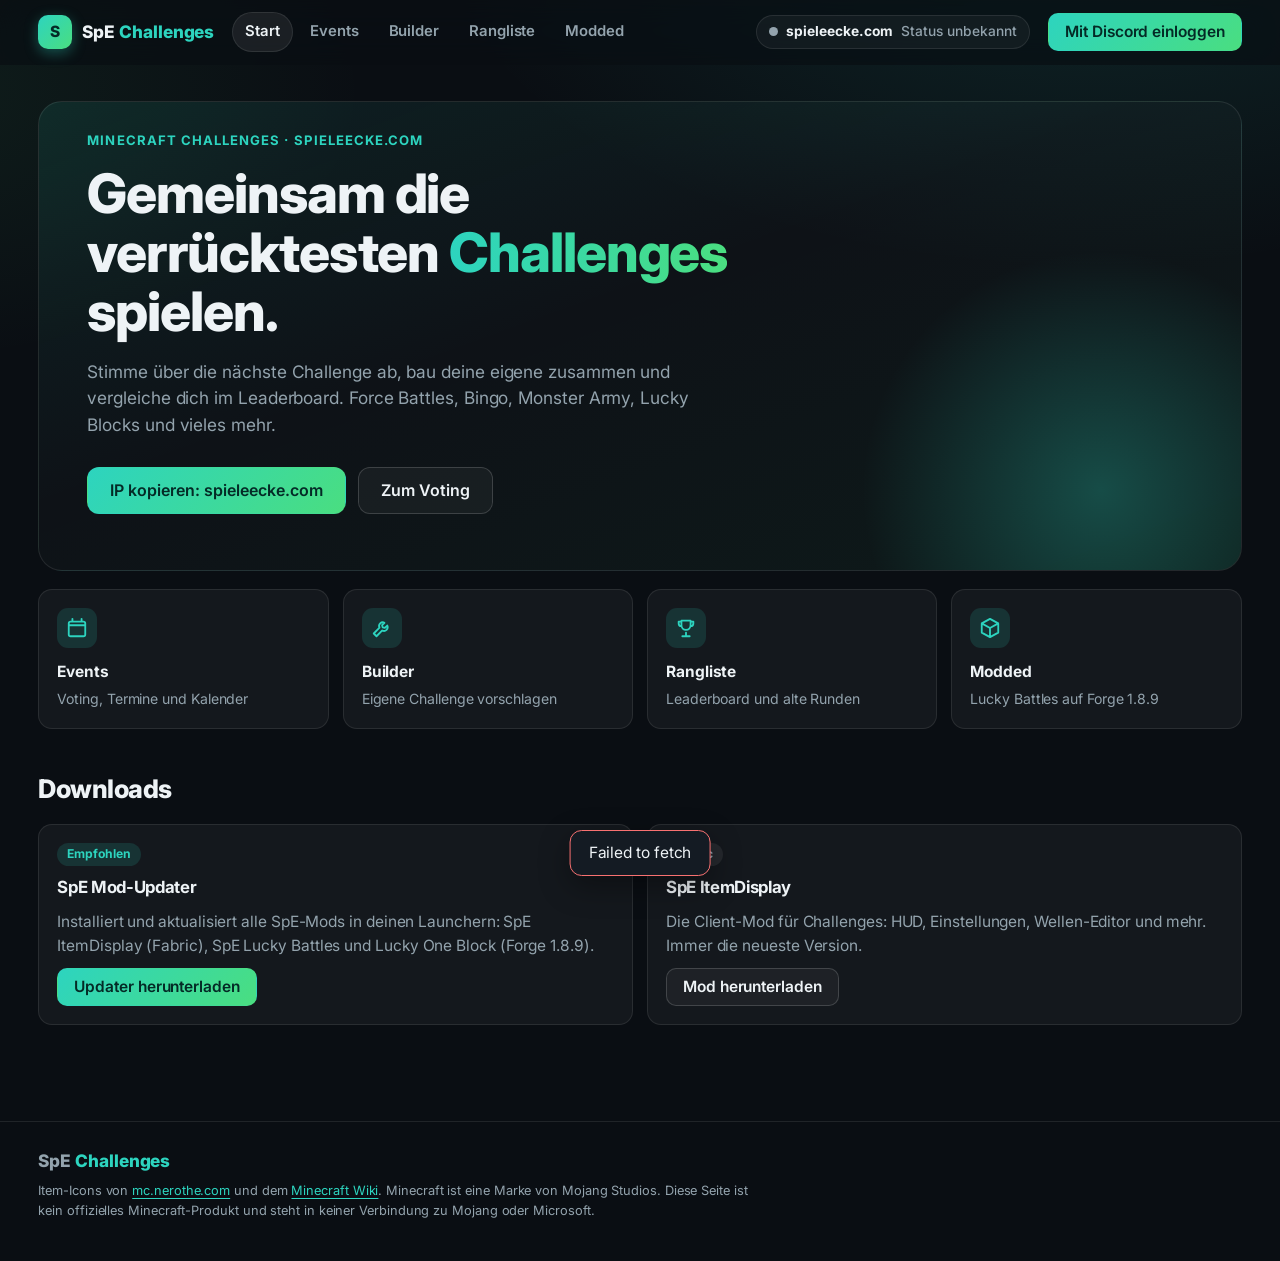
==== commit 049d6f4c: "Moved the modded leaderboard into the ranking area and made the top bar full width with two rows on " ====
--- a/site/index.html
+++ b/site/index.html
@@ -140,6 +140,16 @@
         <p class="lead">Jede beendete Challenge mit Platzierungen, Gewinnern und allen Einstellungen. Klicke auf eine Runde für das komplette Ergebnis.</p>
         <div id="results-body"></div>
       </section>
+
+      <section id="modded-ranking" aria-labelledby="h-modded-ranking">
+        <div class="section-head">
+          <h2 id="h-modded-ranking">Modded Leaderboard <span class="pill">Lucky Battles</span></h2>
+          <label class="inline-select"><span>Modus</span><select id="modded-mode"></select></label>
+        </div>
+        <div id="modded-leaderboard-body"></div>
+        <div class="section-head sub"><h3>Vergangene Modded-Runden</h3></div>
+        <div id="modded-results-body"></div>
+      </section>
     </div>
 
     <!-- Modded -->
@@ -170,13 +180,10 @@
           <article class="card"><div class="card-head"><span class="ico big unknown" aria-hidden="true">?</span><h3>Bald</h3></div>
             <p>Lucky Block Race und Lucky Block Tower sind in Arbeit.</p></article>
         </div>
-        <div class="section-head sub">
-          <h3>Leaderboard</h3>
-          <label class="inline-select"><span>Modus</span><select id="modded-mode"></select></label>
-        </div>
-        <div id="modded-leaderboard-body"></div>
-        <div class="section-head sub"><h3>Vergangene Runden</h3></div>
-        <div id="modded-results-body"></div>
+        <a class="panel jump" href="#modded-ranking">
+          <strong>Leaderboard und vergangene Runden</strong>
+          <span>Stehen jetzt in der Rangliste →</span>
+        </a>
       </section>
     </div>
 
--- a/site/style.css
+++ b/site/style.css
@@ -49,7 +49,16 @@
   border-bottom: 1px solid transparent; transition: border-color .2s, box-shadow .2s;
 }
 .top.scrolled { border-bottom-color: var(--line); box-shadow: 0 6px 24px rgba(0, 0, 0, .25); }
-.top-inner { max-width: 1200px; margin: 0 auto; height: var(--header-h); padding: 0 24px; display: flex; align-items: center; gap: 18px; }
+/* The bar uses the whole width: brand and areas on the left, server and login on the right */
+.top-inner {
+  height: var(--header-h); padding: 0 clamp(16px, 3vw, 40px);
+  display: grid; grid-template-columns: auto minmax(0, 1fr) auto auto; grid-template-areas: "brand tabs server account";
+  align-items: center; gap: 18px;
+}
+.top-inner > .brand { grid-area: brand; }
+.top-inner > .tabs { grid-area: tabs; }
+.top-inner > .server { grid-area: server; }
+.top-inner > #account { grid-area: account; }
 .brand { display: inline-flex; align-items: center; gap: 10px; color: var(--text); text-decoration: none; flex: none; }
 .brand-mark {
   width: 34px; height: 34px; border-radius: 10px; display: grid; place-items: center; font-weight: 800; color: var(--accent-ink);
@@ -83,7 +92,7 @@
 
 /* ------------------------------------------------------------------ Layout */
 
-main { max-width: 1200px; margin: 0 auto; padding: 8px 24px 64px; }
+main { max-width: 1360px; margin: 0 auto; padding: 8px clamp(16px, 3vw, 40px) 64px; }
 .view { animation: fade-in .25s ease; }
 @keyframes fade-in { from { opacity: 0; transform: translateY(6px); } to { opacity: 1; transform: none; } }
 section { padding-top: 40px; }
@@ -129,6 +138,13 @@
 .download-head { display: flex; flex-direction: column; gap: 8px; align-items: flex-start; }
 .pill { display: inline-block; padding: 2px 10px; border-radius: 999px; background: var(--accent-soft); color: var(--accent); font-size: .76rem; font-weight: 700; }
 .ghost-pill { background: var(--panel-2); color: var(--muted); }
+h2 .pill { vertical-align: middle; margin-left: 6px; font-size: .74rem; }
+.jump {
+  display: flex; justify-content: space-between; align-items: center; gap: 12px; flex-wrap: wrap; margin-top: 18px;
+  color: var(--text); text-decoration: none; transition: border-color .15s, background .15s;
+}
+.jump span { color: var(--accent); font-weight: 600; }
+.jump:hover { border-color: rgba(45, 212, 191, .45); background: var(--panel-2); }
 
 /* ------------------------------------------------------------------ Buttons and inputs */
 
@@ -362,17 +378,28 @@
 /* ------------------------------------------------------------------ Footer */
 
 .credits { border-top: 1px solid var(--line); margin-top: 24px; }
-.credits-inner { max-width: 1200px; margin: 0 auto; padding: 26px 24px 40px; color: var(--muted); font-size: .8rem; display: grid; gap: 6px; }
+.credits-inner { max-width: 1360px; margin: 0 auto; padding: 26px clamp(16px, 3vw, 40px) 40px; color: var(--muted); font-size: .8rem; display: grid; gap: 6px; }
 .credits-inner p { margin: 0; max-width: 90ch; }
 
 /* ------------------------------------------------------------------ Phone tab bar */
 
 .bottom-tabs { display: none; }
 
-@media (max-width: 1140px) {
-  .server-status { display: none; }
-  .brand-text { display: none; }
-  .top-inner { gap: 12px; }
+/* Tablets and small laptops: two rows, the areas get the whole second row */
+@media (max-width: 1180px) {
+  :root { --header-h: 108px; }
+  .top-inner {
+    height: auto; padding-top: 10px; row-gap: 6px;
+    grid-template-columns: auto minmax(0, 1fr) auto; grid-template-areas: "brand server account" "tabs tabs tabs";
+  }
+  .top-inner > .server { justify-self: end; }
+  .tabs { padding-bottom: 8px; margin: 0 -6px; }
+  .tabs a { flex: 1 0 auto; text-align: center; }
+}
+
+@media (max-width: 1180px) and (min-width: 821px) {
+  /* Scrollable areas get faded edges instead of a hard cut */
+  .tabs { -webkit-mask-image: linear-gradient(90deg, transparent, #000 12px, #000 calc(100% - 12px), transparent); mask-image: linear-gradient(90deg, transparent, #000 12px, #000 calc(100% - 12px), transparent); padding-left: 6px; padding-right: 6px; }
 }
 
 @media (max-width: 1020px) {
@@ -382,9 +409,10 @@
 @media (max-width: 820px) {
   :root { --header-h: 58px; }
   body { font-size: 15px; padding-bottom: calc(68px + env(safe-area-inset-bottom)); }
-  .top-inner { padding: 0 16px; gap: 10px; }
+  .top-inner { height: var(--header-h); padding: 0 16px; gap: 10px; grid-template-areas: "brand server account"; }
   .tabs { display: none; }
-  .server { margin-left: auto; padding: 6px 10px; }
+  .server { padding: 6px 10px; }
+  .server-status { display: none; }
   .brand-text { display: none; }
   main { padding: 4px 16px 32px; }
   section { padding-top: 30px; }
